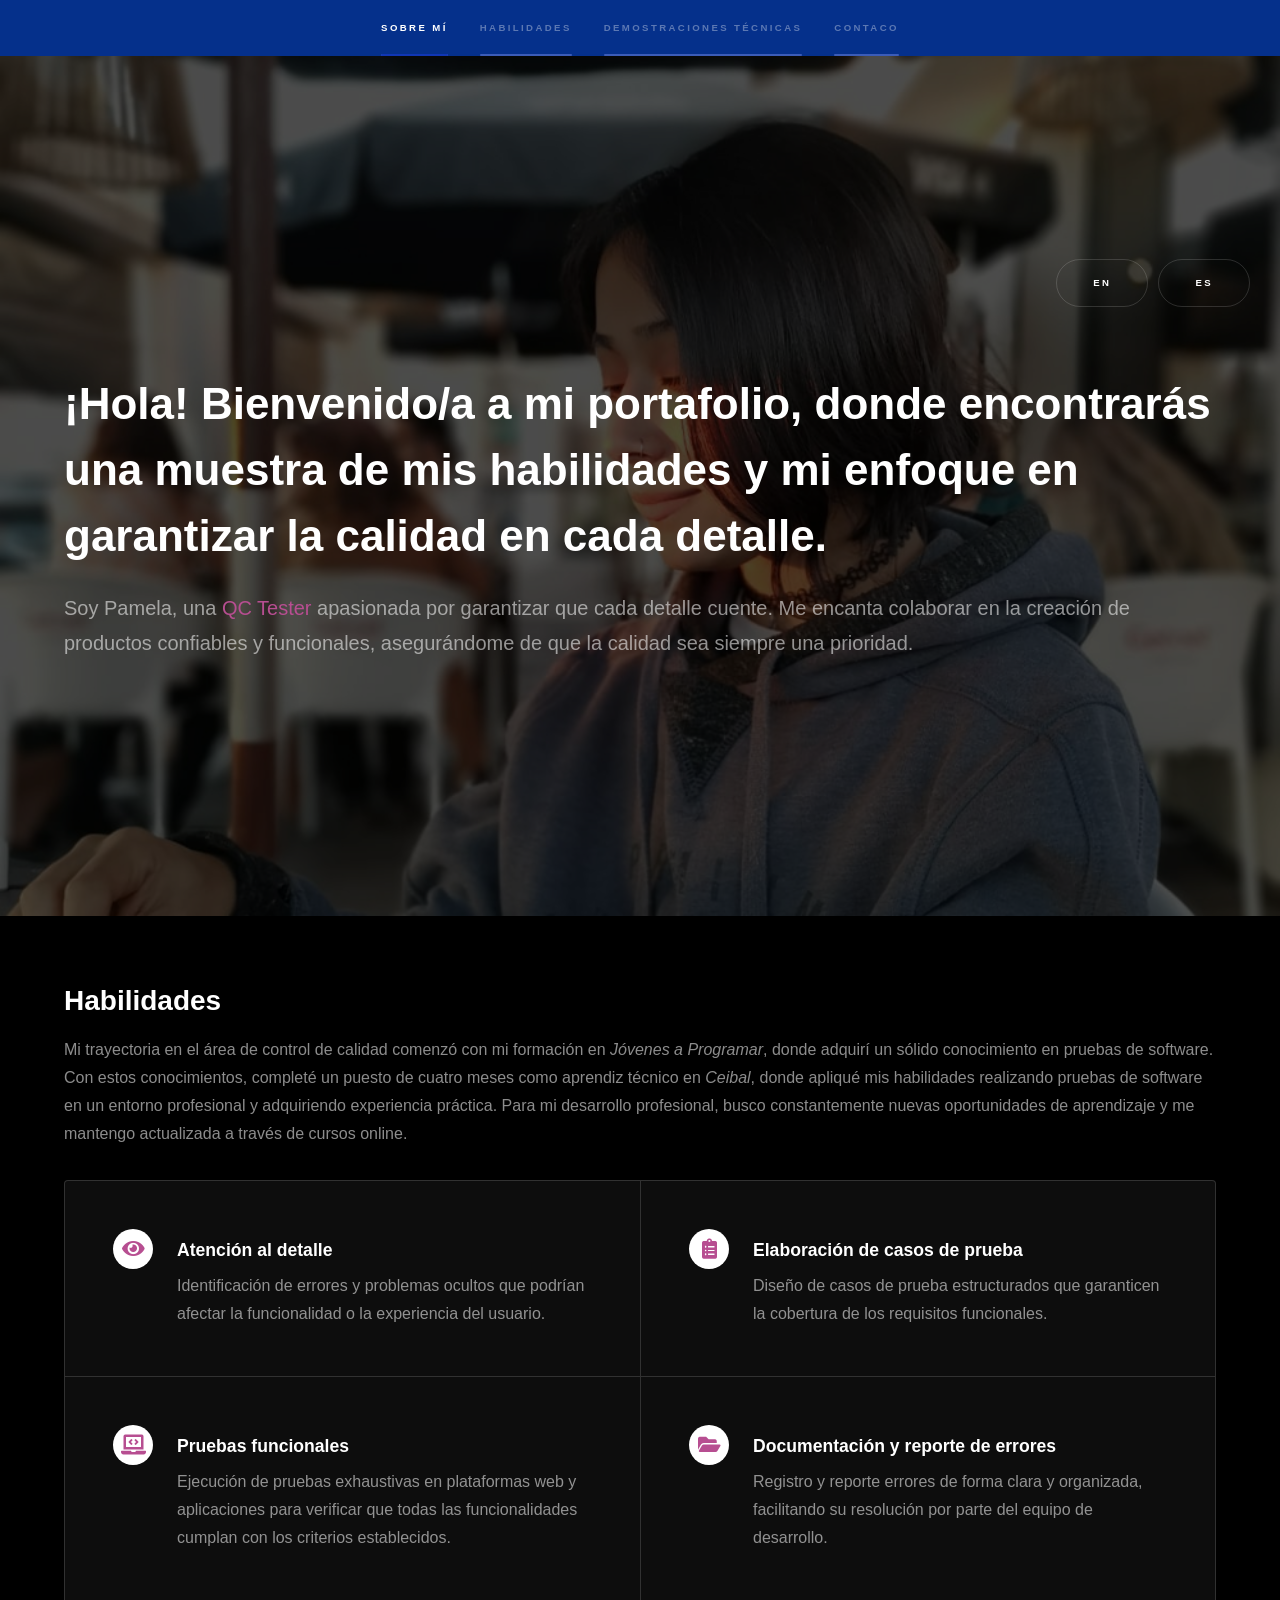
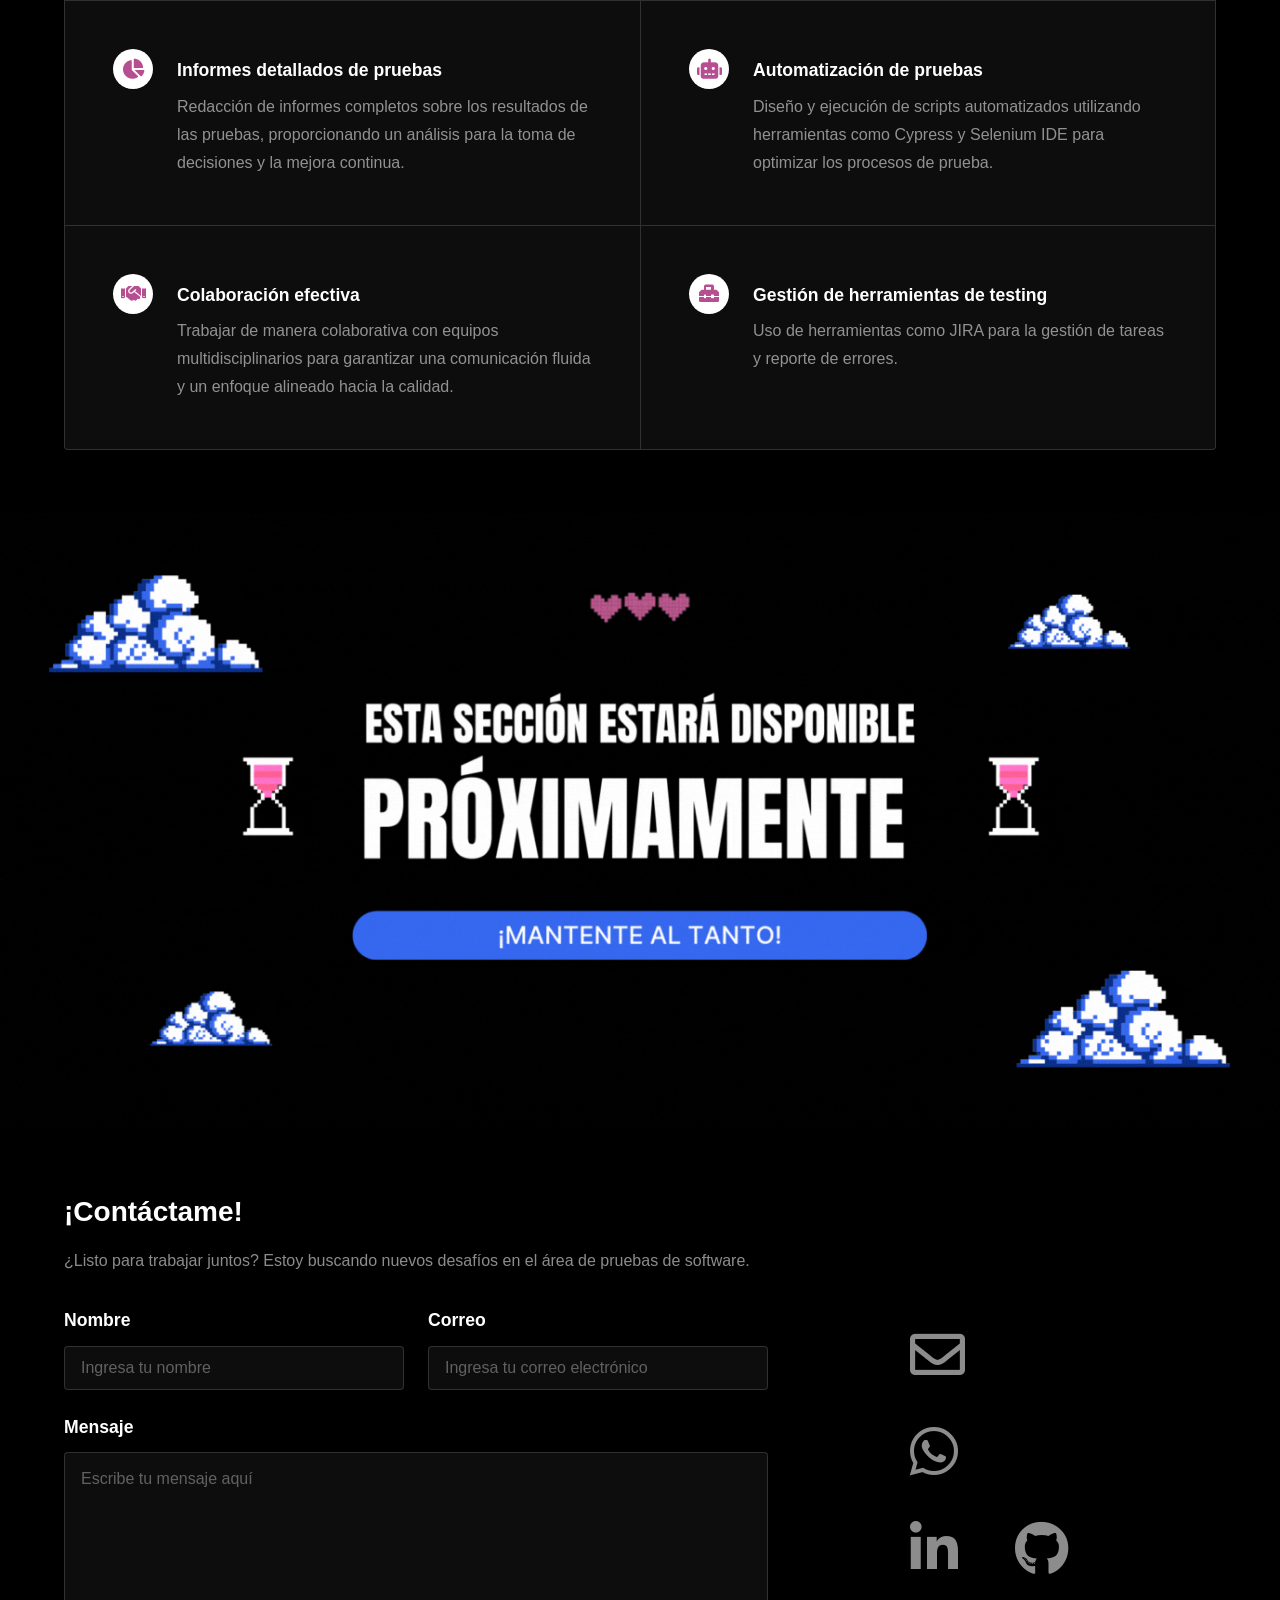
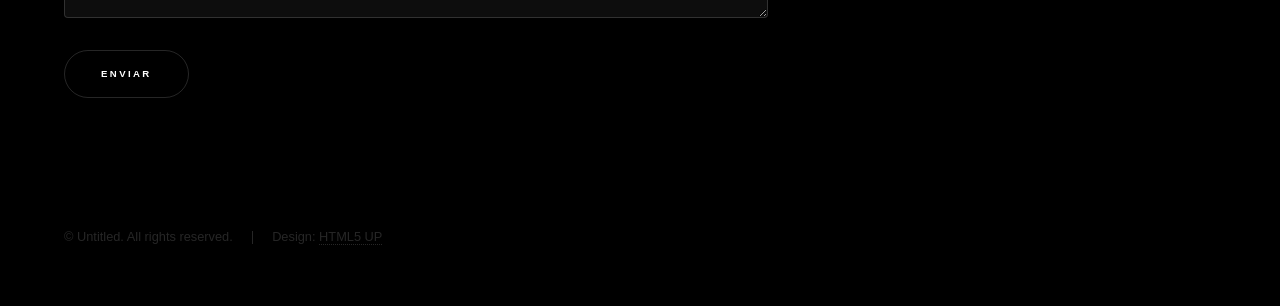
==== index.html @ e488c8b8 "metimos unos placeholder" ====
<!DOCTYPE HTML>
<!--
	Hyperspace by HTML5 UP
	html5up.net | @ajlkn
	Free for personal and commercial use under the CCA 3.0 license (html5up.net/license)
-->
<html>
	<head>
		<title>Portafolio Pamela Portillo</title>
		<meta charset="utf-8" />
		<meta name="viewport" content="width=device-width, initial-scale=1, user-scalable=no" />
		<link rel="stylesheet" href="assets/css/main.css" />
		<noscript><link rel="stylesheet" href="assets/css/noscript.css" /></noscript>
		
	</head>
	<body class="is-preload">

		<!-- Sidebar -->
			<section id="sidebar">
				<div class="inner">
					<nav>
						<ul>
							<li><a href="#intro">Sobre mí</a></li>
							<li><a href="#one">Habilidades</a></li>
							<li><a href="#two">Demostraciones técnicas</a></li>
							<li><a href="#three">Contaco</a></li>
						</ul>
					</nav>
				</div>
			</section>

		<!-- Wrapper -->
			<div id="wrapper">



				<!-- Intro -->
				<section id="intro" class="wrapper style1 fullscreen fade-up">
					<!--cambio de idioma-->
					<div id="selector-idioma">
							<button id="btn-ingles">EN</button>
							<button id="btn-espanol">ES</button>
					</div>
						<div class="inner">
							<h1>¡Hola!
								Bienvenido/a a mi portafolio, donde encontrarás una muestra de mis habilidades y mi enfoque en garantizar la calidad en cada detalle.</h1>
							<p>Soy Pamela, una <span style="color: #b74e91">QC Tester</span> apasionada por garantizar que cada detalle cuente. 
								Me encanta colaborar en la creación de productos confiables y funcionales, asegurándome de que la calidad sea siempre una prioridad.</p>
							<!--<ul class="actions">
								<li><a href="#one" class="button scrolly">botón</a></li>
							</ul>-->
						</div>
				</section>

				<!-- One -->
					<section id="one" class="wrapper style3 fade-up">
						<div class="inner">
							<h2>Habilidades</h2>
							<p>Mi trayectoria en el área de control de calidad comenzó con mi formación en <em>Jóvenes a Programar</em>, donde adquirí un sólido conocimiento en pruebas de software. 
								Con estos conocimientos, completé un puesto de cuatro meses como aprendiz técnico en <em>Ceibal</em>, donde apliqué mis habilidades realizando pruebas de software en un entorno 
								profesional y adquiriendo experiencia práctica. Para mi desarrollo profesional, busco constantemente nuevas oportunidades de aprendizaje y me mantengo actualizada
								 a través de cursos online.</p>
							<div class="features">
								<section>
									<span class="icon solid major fa-eye"></span>
									<h3>Atención al detalle</h3>
									<p>Identificación de errores y problemas ocultos que podrían afectar la funcionalidad o la experiencia del usuario.</p>
								</section>
								<section>
									<span class="icon solid major fa-clipboard-list"></span>
									<h3>Elaboración de casos de prueba</h3>
									<p>Diseño de casos de prueba estructurados que garanticen la cobertura de los requisitos funcionales.</p>
								</section>
								<section>
									<span class="icon solid major fa-laptop-code"></span>
									<h3>Pruebas funcionales</h3>
									<p>Ejecución de pruebas exhaustivas en plataformas web y aplicaciones para verificar que todas las 
										funcionalidades cumplan con los criterios establecidos.</p>
								</section>
								<section>
									<span class="icon solid major fa-folder-open"></span>
									<h3>Documentación y reporte de errores</h3>
									<p>Registro y reporte errores de forma clara y organizada, facilitando su resolución por parte del equipo de desarrollo.</p>
								</section>
								<section>
									<span class="icon solid major fa-chart-pie"></span>
									<h3>Informes detallados de pruebas</h3>
									<p>Redacción de informes completos sobre los resultados de las pruebas, 
										proporcionando un análisis para la toma de decisiones y la mejora continua.</p>
								</section>
								<section>
									<span class="icon solid major fa-robot"></span>
									<h3>Automatización de pruebas</h3>
									<p>Diseño y ejecución de scripts automatizados utilizando herramientas como 
										Cypress y Selenium IDE para optimizar los procesos de prueba.</p>
								</section>
								<section>
									<span class="icon solid major fa-handshake"></span>
									<h3>Colaboración efectiva</h3>
									<p>Trabajar de manera colaborativa con equipos multidisciplinarios 
										para garantizar una comunicación fluida y un enfoque alineado hacia la calidad.</p>
								</section>
								<section>
									<span class="icon solid major fa-toolbox"></span>
									<h3>Gestión de herramientas de testing</h3>
									<p>Uso de herramientas como JIRA para la gestión de tareas y reporte de errores.</p>
								</section>
							</div>
							<!--<ul class="actions">
								<li><a href="generic.html" class="button">Learn more</a></li>
							</ul>-->
						</div>
					</section>

					<section id="two">
						<section>
							<div class="gif-container fit">
								<img src="images/pronto.gif">
							</div>
						</section>
					</section>

				<!-- Two -->
					<!--<section id="two" class="wrapper style2 spotlights">
						<section>
							<a href="#" class="image"><img src="images/pic01.jpg" alt="" data-position="center center" /></a>
							<div class="content">
								<div class="inner">
									<h2>Sed ipsum dolor</h2>
									<p>Phasellus convallis elit id ullamcorper pulvinar. Duis aliquam turpis mauris, eu ultricies erat malesuada quis. Aliquam dapibus.</p>
									<ul class="actions">
										<li><a href="generic.html" class="button" target="_blank">ver más</a></li>
									</ul>
								</div>
							</div>
						</section>
						<section>
							<a href="#" class="image"><img src="images/pic02.jpg" alt="" data-position="top center" /></a>
							<div class="content">
								<div class="inner">
									<h2>Feugiat consequat</h2>
									<p>Phasellus convallis elit id ullamcorper pulvinar. Duis aliquam turpis mauris, eu ultricies erat malesuada quis. Aliquam dapibus.</p>
									<ul class="actions">
										<li><a href="generic.html" class="button" target="_blank">ver más</a></li>
									</ul>
								</div>
							</div>
						</section>
						<section>
							<a href="#" class="image"><img src="images/pic03.jpg" alt="" data-position="25% 25%" /></a>
							<div class="content">
								<div class="inner">
									<h2>Ultricies aliquam</h2>
									<p>Phasellus convallis elit id ullamcorper pulvinar. Duis aliquam turpis mauris, eu ultricies erat malesuada quis. Aliquam dapibus.</p>
									<ul class="actions">
										<li><a href="generic.html" class="button">ver más</a></li>
									</ul>
								</div>
							</div>
						</section>
					</section>-->

				<!-- Three -->
				<section id="three" class="wrapper style1 fade-up">
					<div class="inner">
						<h2>¡Contáctame!</h2>
						<p>¿Listo para trabajar juntos? Estoy buscando nuevos desafíos en el área de pruebas de software.</p>
						<div class="split style1">

							<section>
								<form method="post" action="https://formspree.io/f/mzzzywzg">
									<div class="fields">
										<div class="field half">
											<label for="name">Nombre</label>
											<input type="text" name="name" id="name" placeholder="Ingresa tu nombre">
										</div>
										<div class="field half">
											<label for="email">Correo</label>
											<input type="text" name="email" id="email" placeholder="Ingresa tu correo electrónico">
										</div>
										<div class="field">
											<label for="message">Mensaje</label>
											<textarea name="message" id="message" rows="5" placeholder="Escribe tu mensaje aquí"></textarea>
										</div>
									</div>
									<ul class="actions">
										<li>
											<a href class="button submit">Enviar</a>
										</li>
									</ul>
								</form>
							</section>
							<ul class="icons">  
								<li>
									<a href="mailto:pamelaportillocabrera@gmail.com" class="icon fa-envelope" target="_blank" data-tooltip="¡Puedes escribrirme a mi correo!">
										<span class="label">Gmail</span>
									</a>
								</li>
								<li>
									<a href="https://wa.me/59895789395" class="icon brands fa-whatsapp" target="_blank" data-tooltip="¡O enviarme un mensaje!">
										<span class="label">WhatsApp</span>
									</a>
								</li>
								<li>
									<a href="https://www.linkedin.com/in/pamela-p-7030b0299/" class="icon brands fa-linkedin-in" target="_blank" data-tooltip="">
										<span class="label">LinkedIn</span>
									</a>
								</li>
								<li>
									<a href="https://github.com/pamep" class="icon brands fa-github" target="_blank" data-tooltip="">
										<span class="label">GitHub</span>
									</a>
								</li>
							</ul>
						</div>
					</div>
				</section>
							
			</div>

		<!-- Footer -->
			<footer id="footer" class="wrapper style1-alt">
				<div class="inner">
					<ul class="menu">
						<li>&copy; Untitled. All rights reserved.</li><li>Design: <a href="http://html5up.net">HTML5 UP</a></li>
					</ul>
				</div>
			</footer>

		<!-- Scripts -->
			<script src="assets/js/jquery.min.js"></script>
			<script src="assets/js/jquery.scrollex.min.js"></script>
			<script src="assets/js/jquery.scrolly.min.js"></script>
			<script src="assets/js/browser.min.js"></script>
			<script src="assets/js/breakpoints.min.js"></script>
			<script src="assets/js/util.js"></script>
			<script src="assets/js/main.js"></script>
			<script src="assets/js/botones.js"></script>
			<script src="assets/js/tooltip.js"></script>

	</body>
</html>
---- assets/css/main.css ----
@import url(fontawesome-all.min.css);

/*
	Hyperspace by HTML5 UP
	html5up.net | @ajlkn
	Free for personal and commercial use under the CCA 3.0 license (html5up.net/license)
*/

html, body, div, span, applet, object,
iframe, h1, h2, h3, h4, h5, h6, p, blockquote,
pre, a, abbr, acronym, address, big, cite,
code, del, dfn, em, img, ins, kbd, q, s, samp,
small, strike, strong, sub, sup, tt, var, b,
u, i, center, dl, dt, dd, ol, ul, li, fieldset,
form, label, legend, table, caption, tbody,
tfoot, thead, tr, th, td, article, aside,
canvas, details, embed, figure, figcaption,
footer, header, hgroup, menu, nav, output, ruby,
section, summary, time, mark, audio, video {
	margin: 0;
	padding: 0;
	border: 0;
	font-size: 100%;
	font: inherit;
	vertical-align: baseline;
	}

article, aside, details, figcaption, figure,
footer, header, hgroup, menu, nav, section {
	display: block;}

body {
	line-height: 1;
}

ol, ul {
	list-style: none;
}

blockquote, q {
	quotes: none;
}

	blockquote:before, blockquote:after, q:before, q:after {
		content: '';
		content: none;
	}

table {
	border-collapse: collapse;
	border-spacing: 0;
}

body {
	-webkit-text-size-adjust: none;
}

mark {
	background-color: transparent;
	color: inherit;
}

input::-moz-focus-inner {
	border: 0;
	padding: 0;
}

input, select, textarea {
	-moz-appearance: none;
	-webkit-appearance: none;
	-ms-appearance: none;
	appearance: none;
}

/* Basic */

	@-ms-viewport {
		width: device-width;
	}

	body {
		-ms-overflow-style: scrollbar;
	}

	@media screen and (max-width: 480px) {

		html, body {
			min-width: 320px;
		}

	}

	html {
		box-sizing: border-box;
	}

	*, *:before, *:after {
		box-sizing: inherit;
	}

	body {
		background: #000000;
	}

		body.is-preload *, body.is-preload *:before, body.is-preload *:after {
			-moz-animation: none !important;
			-webkit-animation: none !important;
			-ms-animation: none !important;
			animation: none !important;
			-moz-transition: none !important;
			-webkit-transition: none !important;
			-ms-transition: none !important;
			transition: none !important;
		}

/* Type */

	body, input, select, textarea {
		color: rgba(255, 255, 255, 0.55);
		font-family: Arial, Helvetica, sans-serif;
		font-size: 16.5pt;
		font-weight: normal;
		line-height: 1.75;
	}

		@media screen and (max-width: 1680px) {

			body, input, select, textarea {
				font-size: 13pt;
			}

		}

		@media screen and (max-width: 1280px) {

			body, input, select, textarea {
				font-size: 12pt;
			}

		}

		@media screen and (max-width: 360px) {

			body, input, select, textarea {
				font-size: 11pt;
			}

		}

	a {
		-moz-transition: color 0.2s ease, border-bottom-color 0.2s ease;
		-webkit-transition: color 0.2s ease, border-bottom-color 0.2s ease;
		-ms-transition: color 0.2s ease, border-bottom-color 0.2s ease;
		transition: color 0.2s ease, border-bottom-color 0.2s ease;
		border-bottom: dotted 1px rgba(255, 255, 255, 0.35);
		color: inherit;
		text-decoration: none;
	}

		a:hover {
			border-bottom-color: transparent;
			color: #ffffff;
		}

	strong, b {
		color: #ffffff;
		font-weight: bold;
	}

	em, i {
		font-style: italic;
	}

	p {
		margin: 0 0 2em 0;
	}

	h1, h2, h3, h4, h5, h6 {
		color: #ffffff;
		font-weight: bold;
		line-height: 1.5;
		margin: 0 0 0.5em 0;
	}

		h1 a, h2 a, h3 a, h4 a, h5 a, h6 a {
			color: inherit;
			text-decoration: none;
		}

	h1 {
		font-size: 2.75em;
	}

		h1.major {
			margin: 0 0 1.3em 0;
			position: relative;
			padding-bottom: 0.35em;
		}

			h1.major:after {
				background-image: -moz-linear-gradient(to right, #5e42a6, #b74e91);
				background-image: -webkit-linear-gradient(to right, #5e42a6, #b74e91);
				background-image: -ms-linear-gradient(to right, #5e42a6, #b74e91);
				background-image: linear-gradient(to right, #b74e91, #05308b);
				-moz-transition: max-width 0.2s ease;
				-webkit-transition: max-width 0.2s ease;
				-ms-transition: max-width 0.2s ease;
				transition: max-width 0.2s ease;
				border-radius: 0.2em;
				bottom: 0;
				content: '';
				height: 0.05em;
				position: absolute;
				right: 0;
				width: 100%;
			}

	h2 {
		font-size: 1.75em;
	}

	h3 {
		font-size: 1.1em;
	}

	h4 {
		font-size: 1em;
	}

	h5 {
		font-size: 0.8em;
	}

	h6 {
		font-size: 0.6em;
	}

	@media screen and (max-width: 736px) {

		h1 {
			font-size: 2em;
		}

		h2 {
			font-size: 1.25em;
		}

		h3 {
			font-size: 1em;
		}

		h4 {
			font-size: 0.8em;
		}

		h5 {
			font-size: 0.6em;
		}

		h6 {
			font-size: 0.6em;
		}

	}

	sub {
		font-size: 0.8em;
		position: relative;
		top: 0.5em;
	}

	sup {
		font-size: 0.8em;
		position: relative;
		top: -0.5em;
	}

	blockquote {
		border-left: solid 4px rgba(255, 255, 255, 0.15);
		font-style: italic;
		margin: 0 0 2em 0;
		padding: 0.5em 0 0.5em 2em;
	}

	code {
		background: rgba(255, 255, 255, 0.05);
		border-radius: 0.25em;
		border: solid 1px rgba(255, 255, 255, 0.15);
		font-family: "Courier New", monospace;
		font-size: 0.9em;
		margin: 0 0.25em;
		padding: 0.25em 0.65em;
	}

	pre {
		-webkit-overflow-scrolling: touch;
		font-family: "Courier New", monospace;
		font-size: 0.9em;
		margin: 0 0 2em 0;
	}

		pre code {
			display: block;
			line-height: 1.75em;
			padding: 1em 1.5em;
			overflow-x: auto;
		}

	hr {
		border: 0;
		border-bottom: solid 1px rgba(255, 255, 255, 0.15);
		margin: 2em 0;
	}

		hr.major {
			margin: 3em 0;
		}

	.align-left {
		text-align: left;
	}

	.align-center {
		text-align: center;
	}

	.align-right {
		text-align: right;
	}

/* Row */

	.row {
		display: flex;
		flex-wrap: wrap;
		box-sizing: border-box;
		align-items: stretch;
	}

		.row > * {
			box-sizing: border-box;
		}

		.row.gtr-uniform > * > :last-child {
			margin-bottom: 0;
		}

		.row.aln-left {
			justify-content: flex-start;
		}

		.row.aln-center {
			justify-content: center;
		}

		.row.aln-right {
			justify-content: flex-end;
		}

		.row.aln-top {
			align-items: flex-start;
		}

		.row.aln-middle {
			align-items: center;
		}

		.row.aln-bottom {
			align-items: flex-end;
		}

		.row > .imp {
			order: -1;
		}

		.row > .col-1 {
			width: 8.33333%;
		}

		.row > .off-1 {
			margin-left: 8.33333%;
		}

		.row > .col-2 {
			width: 16.66667%;
		}

		.row > .off-2 {
			margin-left: 16.66667%;
		}

		.row > .col-3 {
			width: 25%;
		}

		.row > .off-3 {
			margin-left: 25%;
		}

		.row > .col-4 {
			width: 33.33333%;
		}

		.row > .off-4 {
			margin-left: 33.33333%;
		}

		.row > .col-5 {
			width: 41.66667%;
		}

		.row > .off-5 {
			margin-left: 41.66667%;
		}

		.row > .col-6 {
			width: 50%;
		}

		.row > .off-6 {
			margin-left: 50%;
		}

		.row > .col-7 {
			width: 58.33333%;
		}

		.row > .off-7 {
			margin-left: 58.33333%;
		}

		.row > .col-8 {
			width: 66.66667%;
		}

		.row > .off-8 {
			margin-left: 66.66667%;
		}

		.row > .col-9 {
			width: 75%;
		}

		.row > .off-9 {
			margin-left: 75%;
		}

		.row > .col-10 {
			width: 83.33333%;
		}

		.row > .off-10 {
			margin-left: 83.33333%;
		}

		.row > .col-11 {
			width: 91.66667%;
		}

		.row > .off-11 {
			margin-left: 91.66667%;
		}

		.row > .col-12 {
			width: 100%;
		}

		.row > .off-12 {
			margin-left: 100%;
		}

		.row.gtr-0 {
			margin-top: 0;
			margin-left: 0em;
		}

			.row.gtr-0 > * {
				padding: 0 0 0 0em;
			}

			.row.gtr-0.gtr-uniform {
				margin-top: 0em;
			}

				.row.gtr-0.gtr-uniform > * {
					padding-top: 0em;
				}

		.row.gtr-25 {
			margin-top: 0;
			margin-left: -0.375em;
		}

			.row.gtr-25 > * {
				padding: 0 0 0 0.375em;
			}

			.row.gtr-25.gtr-uniform {
				margin-top: -0.375em;
			}

				.row.gtr-25.gtr-uniform > * {
					padding-top: 0.375em;
				}

		.row.gtr-50 {
			margin-top: 0;
			margin-left: -0.75em;
		}

			.row.gtr-50 > * {
				padding: 0 0 0 0.75em;
			}

			.row.gtr-50.gtr-uniform {
				margin-top: -0.75em;
			}

				.row.gtr-50.gtr-uniform > * {
					padding-top: 0.75em;
				}

		.row {
			margin-top: 0;
			margin-left: -1.5em;
		}

			.row > * {
				padding: 0 0 0 1.5em;
			}

			.row.gtr-uniform {
				margin-top: -1.5em;
			}

				.row.gtr-uniform > * {
					padding-top: 1.5em;
				}

		.row.gtr-150 {
			margin-top: 0;
			margin-left: -2.25em;
		}

			.row.gtr-150 > * {
				padding: 0 0 0 2.25em;
			}

			.row.gtr-150.gtr-uniform {
				margin-top: -2.25em;
			}

				.row.gtr-150.gtr-uniform > * {
					padding-top: 2.25em;
				}

		.row.gtr-200 {
			margin-top: 0;
			margin-left: -3em;
		}

			.row.gtr-200 > * {
				padding: 0 0 0 3em;
			}

			.row.gtr-200.gtr-uniform {
				margin-top: -3em;
			}

				.row.gtr-200.gtr-uniform > * {
					padding-top: 3em;
				}

		@media screen and (max-width: 1680px) {

			.row {
				display: flex;
				flex-wrap: wrap;
				box-sizing: border-box;
				align-items: stretch;
			}

				.row > * {
					box-sizing: border-box;
				}

				.row.gtr-uniform > * > :last-child {
					margin-bottom: 0;
				}

				.row.aln-left {
					justify-content: flex-start;
				}

				.row.aln-center {
					justify-content: center;
				}

				.row.aln-right {
					justify-content: flex-end;
				}

				.row.aln-top {
					align-items: flex-start;
				}

				.row.aln-middle {
					align-items: center;
				}

				.row.aln-bottom {
					align-items: flex-end;
				}

				.row > .imp-xlarge {
					order: -1;
				}

				.row > .col-1-xlarge {
					width: 8.33333%;
				}

				.row > .off-1-xlarge {
					margin-left: 8.33333%;
				}

				.row > .col-2-xlarge {
					width: 16.66667%;
				}

				.row > .off-2-xlarge {
					margin-left: 16.66667%;
				}

				.row > .col-3-xlarge {
					width: 25%;
				}

				.row > .off-3-xlarge {
					margin-left: 25%;
				}

				.row > .col-4-xlarge {
					width: 33.33333%;
				}

				.row > .off-4-xlarge {
					margin-left: 33.33333%;
				}

				.row > .col-5-xlarge {
					width: 41.66667%;
				}

				.row > .off-5-xlarge {
					margin-left: 41.66667%;
				}

				.row > .col-6-xlarge {
					width: 50%;
				}

				.row > .off-6-xlarge {
					margin-left: 50%;
				}

				.row > .col-7-xlarge {
					width: 58.33333%;
				}

				.row > .off-7-xlarge {
					margin-left: 58.33333%;
				}

				.row > .col-8-xlarge {
					width: 66.66667%;
				}

				.row > .off-8-xlarge {
					margin-left: 66.66667%;
				}

				.row > .col-9-xlarge {
					width: 75%;
				}

				.row > .off-9-xlarge {
					margin-left: 75%;
				}

				.row > .col-10-xlarge {
					width: 83.33333%;
				}

				.row > .off-10-xlarge {
					margin-left: 83.33333%;
				}

				.row > .col-11-xlarge {
					width: 91.66667%;
				}

				.row > .off-11-xlarge {
					margin-left: 91.66667%;
				}

				.row > .col-12-xlarge {
					width: 100%;
				}

				.row > .off-12-xlarge {
					margin-left: 100%;
				}

				.row.gtr-0 {
					margin-top: 0;
					margin-left: 0em;
				}

					.row.gtr-0 > * {
						padding: 0 0 0 0em;
					}

					.row.gtr-0.gtr-uniform {
						margin-top: 0em;
					}

						.row.gtr-0.gtr-uniform > * {
							padding-top: 0em;
						}

				.row.gtr-25 {
					margin-top: 0;
					margin-left: -0.375em;
				}

					.row.gtr-25 > * {
						padding: 0 0 0 0.375em;
					}

					.row.gtr-25.gtr-uniform {
						margin-top: -0.375em;
					}

						.row.gtr-25.gtr-uniform > * {
							padding-top: 0.375em;
						}

				.row.gtr-50 {
					margin-top: 0;
					margin-left: -0.75em;
				}

					.row.gtr-50 > * {
						padding: 0 0 0 0.75em;
					}

					.row.gtr-50.gtr-uniform {
						margin-top: -0.75em;
					}

						.row.gtr-50.gtr-uniform > * {
							padding-top: 0.75em;
						}

				.row {
					margin-top: 0;
					margin-left: -1.5em;
				}

					.row > * {
						padding: 0 0 0 1.5em;
					}

					.row.gtr-uniform {
						margin-top: -1.5em;
					}

						.row.gtr-uniform > * {
							padding-top: 1.5em;
						}

				.row.gtr-150 {
					margin-top: 0;
					margin-left: -2.25em;
				}

					.row.gtr-150 > * {
						padding: 0 0 0 2.25em;
					}

					.row.gtr-150.gtr-uniform {
						margin-top: -2.25em;
					}

						.row.gtr-150.gtr-uniform > * {
							padding-top: 2.25em;
						}

				.row.gtr-200 {
					margin-top: 0;
					margin-left: -3em;
				}

					.row.gtr-200 > * {
						padding: 0 0 0 3em;
					}

					.row.gtr-200.gtr-uniform {
						margin-top: -3em;
					}

						.row.gtr-200.gtr-uniform > * {
							padding-top: 3em;
						}

		}

		@media screen and (max-width: 1280px) {

			.row {
				display: flex;
				flex-wrap: wrap;
				box-sizing: border-box;
				align-items: stretch;
			}

				.row > * {
					box-sizing: border-box;
				}

				.row.gtr-uniform > * > :last-child {
					margin-bottom: 0;
				}

				.row.aln-left {
					justify-content: flex-start;
				}

				.row.aln-center {
					justify-content: center;
				}

				.row.aln-right {
					justify-content: flex-end;
				}

				.row.aln-top {
					align-items: flex-start;
				}

				.row.aln-middle {
					align-items: center;
				}

				.row.aln-bottom {
					align-items: flex-end;
				}

				.row > .imp-large {
					order: -1;
				}

				.row > .col-1-large {
					width: 8.33333%;
				}

				.row > .off-1-large {
					margin-left: 8.33333%;
				}

				.row > .col-2-large {
					width: 16.66667%;
				}

				.row > .off-2-large {
					margin-left: 16.66667%;
				}

				.row > .col-3-large {
					width: 25%;
				}

				.row > .off-3-large {
					margin-left: 25%;
				}

				.row > .col-4-large {
					width: 33.33333%;
				}

				.row > .off-4-large {
					margin-left: 33.33333%;
				}

				.row > .col-5-large {
					width: 41.66667%;
				}

				.row > .off-5-large {
					margin-left: 41.66667%;
				}

				.row > .col-6-large {
					width: 50%;
				}

				.row > .off-6-large {
					margin-left: 50%;
				}

				.row > .col-7-large {
					width: 58.33333%;
				}

				.row > .off-7-large {
					margin-left: 58.33333%;
				}

				.row > .col-8-large {
					width: 66.66667%;
				}

				.row > .off-8-large {
					margin-left: 66.66667%;
				}

				.row > .col-9-large {
					width: 75%;
				}

				.row > .off-9-large {
					margin-left: 75%;
				}

				.row > .col-10-large {
					width: 83.33333%;
				}

				.row > .off-10-large {
					margin-left: 83.33333%;
				}

				.row > .col-11-large {
					width: 91.66667%;
				}

				.row > .off-11-large {
					margin-left: 91.66667%;
				}

				.row > .col-12-large {
					width: 100%;
				}

				.row > .off-12-large {
					margin-left: 100%;
				}

				.row.gtr-0 {
					margin-top: 0;
					margin-left: 0em;
				}

					.row.gtr-0 > * {
						padding: 0 0 0 0em;
					}

					.row.gtr-0.gtr-uniform {
						margin-top: 0em;
					}

						.row.gtr-0.gtr-uniform > * {
							padding-top: 0em;
						}

				.row.gtr-25 {
					margin-top: 0;
					margin-left: -0.375em;
				}

					.row.gtr-25 > * {
						padding: 0 0 0 0.375em;
					}

					.row.gtr-25.gtr-uniform {
						margin-top: -0.375em;
					}

						.row.gtr-25.gtr-uniform > * {
							padding-top: 0.375em;
						}

				.row.gtr-50 {
					margin-top: 0;
					margin-left: -0.75em;
				}

					.row.gtr-50 > * {
						padding: 0 0 0 0.75em;
					}

					.row.gtr-50.gtr-uniform {
						margin-top: -0.75em;
					}

						.row.gtr-50.gtr-uniform > * {
							padding-top: 0.75em;
						}

				.row {
					margin-top: 0;
					margin-left: -1.5em;
				}

					.row > * {
						padding: 0 0 0 1.5em;
					}

					.row.gtr-uniform {
						margin-top: -1.5em;
					}

						.row.gtr-uniform > * {
							padding-top: 1.5em;
						}

				.row.gtr-150 {
					margin-top: 0;
					margin-left: -2.25em;
				}

					.row.gtr-150 > * {
						padding: 0 0 0 2.25em;
					}

					.row.gtr-150.gtr-uniform {
						margin-top: -2.25em;
					}

						.row.gtr-150.gtr-uniform > * {
							padding-top: 2.25em;
						}

				.row.gtr-200 {
					margin-top: 0;
					margin-left: -3em;
				}

					.row.gtr-200 > * {
						padding: 0 0 0 3em;
					}

					.row.gtr-200.gtr-uniform {
						margin-top: -3em;
					}

						.row.gtr-200.gtr-uniform > * {
							padding-top: 3em;
						}

		}

		@media screen and (max-width: 980px) {

			.row {
				display: flex;
				flex-wrap: wrap;
				box-sizing: border-box;
				align-items: stretch;
			}

				.row > * {
					box-sizing: border-box;
				}

				.row.gtr-uniform > * > :last-child {
					margin-bottom: 0;
				}

				.row.aln-left {
					justify-content: flex-start;
				}

				.row.aln-center {
					justify-content: center;
				}

				.row.aln-right {
					justify-content: flex-end;
				}

				.row.aln-top {
					align-items: flex-start;
				}

				.row.aln-middle {
					align-items: center;
				}

				.row.aln-bottom {
					align-items: flex-end;
				}

				.row > .imp-medium {
					order: -1;
				}

				.row > .col-1-medium {
					width: 8.33333%;
				}

				.row > .off-1-medium {
					margin-left: 8.33333%;
				}

				.row > .col-2-medium {
					width: 16.66667%;
				}

				.row > .off-2-medium {
					margin-left: 16.66667%;
				}

				.row > .col-3-medium {
					width: 25%;
				}

				.row > .off-3-medium {
					margin-left: 25%;
				}

				.row > .col-4-medium {
					width: 33.33333%;
				}

				.row > .off-4-medium {
					margin-left: 33.33333%;
				}

				.row > .col-5-medium {
					width: 41.66667%;
				}

				.row > .off-5-medium {
					margin-left: 41.66667%;
				}

				.row > .col-6-medium {
					width: 50%;
				}

				.row > .off-6-medium {
					margin-left: 50%;
				}

				.row > .col-7-medium {
					width: 58.33333%;
				}

				.row > .off-7-medium {
					margin-left: 58.33333%;
				}

				.row > .col-8-medium {
					width: 66.66667%;
				}

				.row > .off-8-medium {
					margin-left: 66.66667%;
				}

				.row > .col-9-medium {
					width: 75%;
				}

				.row > .off-9-medium {
					margin-left: 75%;
				}

				.row > .col-10-medium {
					width: 83.33333%;
				}

				.row > .off-10-medium {
					margin-left: 83.33333%;
				}

				.row > .col-11-medium {
					width: 91.66667%;
				}

				.row > .off-11-medium {
					margin-left: 91.66667%;
				}

				.row > .col-12-medium {
					width: 100%;
				}

				.row > .off-12-medium {
					margin-left: 100%;
				}

				.row.gtr-0 {
					margin-top: 0;
					margin-left: 0em;
				}

					.row.gtr-0 > * {
						padding: 0 0 0 0em;
					}

					.row.gtr-0.gtr-uniform {
						margin-top: 0em;
					}

						.row.gtr-0.gtr-uniform > * {
							padding-top: 0em;
						}

				.row.gtr-25 {
					margin-top: 0;
					margin-left: -0.375em;
				}

					.row.gtr-25 > * {
						padding: 0 0 0 0.375em;
					}

					.row.gtr-25.gtr-uniform {
						margin-top: -0.375em;
					}

						.row.gtr-25.gtr-uniform > * {
							padding-top: 0.375em;
						}

				.row.gtr-50 {
					margin-top: 0;
					margin-left: -0.75em;
				}

					.row.gtr-50 > * {
						padding: 0 0 0 0.75em;
					}

					.row.gtr-50.gtr-uniform {
						margin-top: -0.75em;
					}

						.row.gtr-50.gtr-uniform > * {
							padding-top: 0.75em;
						}

				.row {
					margin-top: 0;
					margin-left: -1.5em;
				}

					.row > * {
						padding: 0 0 0 1.5em;
					}

					.row.gtr-uniform {
						margin-top: -1.5em;
					}

						.row.gtr-uniform > * {
							padding-top: 1.5em;
						}

				.row.gtr-150 {
					margin-top: 0;
					margin-left: -2.25em;
				}

					.row.gtr-150 > * {
						padding: 0 0 0 2.25em;
					}

					.row.gtr-150.gtr-uniform {
						margin-top: -2.25em;
					}

						.row.gtr-150.gtr-uniform > * {
							padding-top: 2.25em;
						}

				.row.gtr-200 {
					margin-top: 0;
					margin-left: -3em;
				}

					.row.gtr-200 > * {
						padding: 0 0 0 3em;
					}

					.row.gtr-200.gtr-uniform {
						margin-top: -3em;
					}

						.row.gtr-200.gtr-uniform > * {
							padding-top: 3em;
						}

		}

		@media screen and (max-width: 736px) {

			.row {
				display: flex;
				flex-wrap: wrap;
				box-sizing: border-box;
				align-items: stretch;
			}

				.row > * {
					box-sizing: border-box;
				}

				.row.gtr-uniform > * > :last-child {
					margin-bottom: 0;
				}

				.row.aln-left {
					justify-content: flex-start;
				}

				.row.aln-center {
					justify-content: center;
				}

				.row.aln-right {
					justify-content: flex-end;
				}

				.row.aln-top {
					align-items: flex-start;
				}

				.row.aln-middle {
					align-items: center;
				}

				.row.aln-bottom {
					align-items: flex-end;
				}

				.row > .imp-small {
					order: -1;
				}

				.row > .col-1-small {
					width: 8.33333%;
				}

				.row > .off-1-small {
					margin-left: 8.33333%;
				}

				.row > .col-2-small {
					width: 16.66667%;
				}

				.row > .off-2-small {
					margin-left: 16.66667%;
				}

				.row > .col-3-small {
					width: 25%;
				}

				.row > .off-3-small {
					margin-left: 25%;
				}

				.row > .col-4-small {
					width: 33.33333%;
				}

				.row > .off-4-small {
					margin-left: 33.33333%;
				}

				.row > .col-5-small {
					width: 41.66667%;
				}

				.row > .off-5-small {
					margin-left: 41.66667%;
				}

				.row > .col-6-small {
					width: 50%;
				}

				.row > .off-6-small {
					margin-left: 50%;
				}

				.row > .col-7-small {
					width: 58.33333%;
				}

				.row > .off-7-small {
					margin-left: 58.33333%;
				}

				.row > .col-8-small {
					width: 66.66667%;
				}

				.row > .off-8-small {
					margin-left: 66.66667%;
				}

				.row > .col-9-small {
					width: 75%;
				}

				.row > .off-9-small {
					margin-left: 75%;
				}

				.row > .col-10-small {
					width: 83.33333%;
				}

				.row > .off-10-small {
					margin-left: 83.33333%;
				}

				.row > .col-11-small {
					width: 91.66667%;
				}

				.row > .off-11-small {
					margin-left: 91.66667%;
				}

				.row > .col-12-small {
					width: 100%;
				}

				.row > .off-12-small {
					margin-left: 100%;
				}

				.row.gtr-0 {
					margin-top: 0;
					margin-left: 0em;
				}

					.row.gtr-0 > * {
						padding: 0 0 0 0em;
					}

					.row.gtr-0.gtr-uniform {
						margin-top: 0em;
					}

						.row.gtr-0.gtr-uniform > * {
							padding-top: 0em;
						}

				.row.gtr-25 {
					margin-top: 0;
					margin-left: -0.375em;
				}

					.row.gtr-25 > * {
						padding: 0 0 0 0.375em;
					}

					.row.gtr-25.gtr-uniform {
						margin-top: -0.375em;
					}

						.row.gtr-25.gtr-uniform > * {
							padding-top: 0.375em;
						}

				.row.gtr-50 {
					margin-top: 0;
					margin-left: -0.75em;
				}

					.row.gtr-50 > * {
						padding: 0 0 0 0.75em;
					}

					.row.gtr-50.gtr-uniform {
						margin-top: -0.75em;
					}

						.row.gtr-50.gtr-uniform > * {
							padding-top: 0.75em;
						}

				.row {
					margin-top: 0;
					margin-left: -1.5em;
				}

					.row > * {
						padding: 0 0 0 1.5em;
					}

					.row.gtr-uniform {
						margin-top: -1.5em;
					}

						.row.gtr-uniform > * {
							padding-top: 1.5em;
						}

				.row.gtr-150 {
					margin-top: 0;
					margin-left: -2.25em;
				}

					.row.gtr-150 > * {
						padding: 0 0 0 2.25em;
					}

					.row.gtr-150.gtr-uniform {
						margin-top: -2.25em;
					}

						.row.gtr-150.gtr-uniform > * {
							padding-top: 2.25em;
						}

				.row.gtr-200 {
					margin-top: 0;
					margin-left: -3em;
				}

					.row.gtr-200 > * {
						padding: 0 0 0 3em;
					}

					.row.gtr-200.gtr-uniform {
						margin-top: -3em;
					}

						.row.gtr-200.gtr-uniform > * {
							padding-top: 3em;
						}

		}

		@media screen and (max-width: 480px) {

			.row {
				display: flex;
				flex-wrap: wrap;
				box-sizing: border-box;
				align-items: stretch;
			}

				.row > * {
					box-sizing: border-box;
				}

				.row.gtr-uniform > * > :last-child {
					margin-bottom: 0;
				}

				.row.aln-left {
					justify-content: flex-start;
				}

				.row.aln-center {
					justify-content: center;
				}

				.row.aln-right {
					justify-content: flex-end;
				}

				.row.aln-top {
					align-items: flex-start;
				}

				.row.aln-middle {
					align-items: center;
				}

				.row.aln-bottom {
					align-items: flex-end;
				}

				.row > .imp-xsmall {
					order: -1;
				}

				.row > .col-1-xsmall {
					width: 8.33333%;
				}

				.row > .off-1-xsmall {
					margin-left: 8.33333%;
				}

				.row > .col-2-xsmall {
					width: 16.66667%;
				}

				.row > .off-2-xsmall {
					margin-left: 16.66667%;
				}

				.row > .col-3-xsmall {
					width: 25%;
				}

				.row > .off-3-xsmall {
					margin-left: 25%;
				}

				.row > .col-4-xsmall {
					width: 33.33333%;
				}

				.row > .off-4-xsmall {
					margin-left: 33.33333%;
				}

				.row > .col-5-xsmall {
					width: 41.66667%;
				}

				.row > .off-5-xsmall {
					margin-left: 41.66667%;
				}

				.row > .col-6-xsmall {
					width: 50%;
				}

				.row > .off-6-xsmall {
					margin-left: 50%;
				}

				.row > .col-7-xsmall {
					width: 58.33333%;
				}

				.row > .off-7-xsmall {
					margin-left: 58.33333%;
				}

				.row > .col-8-xsmall {
					width: 66.66667%;
				}

				.row > .off-8-xsmall {
					margin-left: 66.66667%;
				}

				.row > .col-9-xsmall {
					width: 75%;
				}

				.row > .off-9-xsmall {
					margin-left: 75%;
				}

				.row > .col-10-xsmall {
					width: 83.33333%;
				}

				.row > .off-10-xsmall {
					margin-left: 83.33333%;
				}

				.row > .col-11-xsmall {
					width: 91.66667%;
				}

				.row > .off-11-xsmall {
					margin-left: 91.66667%;
				}

				.row > .col-12-xsmall {
					width: 100%;
				}

				.row > .off-12-xsmall {
					margin-left: 100%;
				}

				.row.gtr-0 {
					margin-top: 0;
					margin-left: 0em;
				}

					.row.gtr-0 > * {
						padding: 0 0 0 0em;
					}

					.row.gtr-0.gtr-uniform {
						margin-top: 0em;
					}

						.row.gtr-0.gtr-uniform > * {
							padding-top: 0em;
						}

				.row.gtr-25 {
					margin-top: 0;
					margin-left: -0.375em;
				}

					.row.gtr-25 > * {
						padding: 0 0 0 0.375em;
					}

					.row.gtr-25.gtr-uniform {
						margin-top: -0.375em;
					}

						.row.gtr-25.gtr-uniform > * {
							padding-top: 0.375em;
						}

				.row.gtr-50 {
					margin-top: 0;
					margin-left: -0.75em;
				}

					.row.gtr-50 > * {
						padding: 0 0 0 0.75em;
					}

					.row.gtr-50.gtr-uniform {
						margin-top: -0.75em;
					}

						.row.gtr-50.gtr-uniform > * {
							padding-top: 0.75em;
						}

				.row {
					margin-top: 0;
					margin-left: -1.5em;
				}

					.row > * {
						padding: 0 0 0 1.5em;
					}

					.row.gtr-uniform {
						margin-top: -1.5em;
					}

						.row.gtr-uniform > * {
							padding-top: 1.5em;
						}

				.row.gtr-150 {
					margin-top: 0;
					margin-left: -2.25em;
				}

					.row.gtr-150 > * {
						padding: 0 0 0 2.25em;
					}

					.row.gtr-150.gtr-uniform {
						margin-top: -2.25em;
					}

						.row.gtr-150.gtr-uniform > * {
							padding-top: 2.25em;
						}

				.row.gtr-200 {
					margin-top: 0;
					margin-left: -3em;
				}

					.row.gtr-200 > * {
						padding: 0 0 0 3em;
					}

					.row.gtr-200.gtr-uniform {
						margin-top: -3em;
					}

						.row.gtr-200.gtr-uniform > * {
							padding-top: 3em;
						}

		}

/* Box */

	.box {
		border-radius: 0.25em;
		border: solid 1px rgba(255, 255, 255, 0.15);
		margin-bottom: 2em;
		padding: 1.5em;
	}

		.box > :last-child,
		.box > :last-child > :last-child,
		.box > :last-child > :last-child > :last-child {
			margin-bottom: 0;
		}

		.box.alt {
			border: 0;
			border-radius: 0;
			padding: 0;
		}

/* Button */

	input[type="submit"],
	input[type="reset"],
	input[type="button"],
	button,
	.button {
		-moz-appearance: none;
		-webkit-appearance: none;
		-ms-appearance: none;
		appearance: none;
		-moz-transition: border-color 0.2s ease;
		-webkit-transition: border-color 0.2s ease;
		-ms-transition: border-color 0.2s ease;
		transition: border-color 0.2s ease;
		background-color: transparent;
		border: solid 1px !important;
		border-color: rgba(255, 255, 255, 0.15) !important;
		border-radius: 3em;
		color: #ffffff !important;
		cursor: pointer;
		display: inline-block;
		font-size: 0.6em;
		font-weight: bold;
		height: calc(4.75em + 2px);
		letter-spacing: 0.25em;
		line-height: 4.75em;
		outline: 0;
		padding: 0 3.75em;
		position: relative;
		text-align: center;
		text-decoration: none;
		text-transform: uppercase;
		white-space: nowrap;
	}

		input[type="submit"]:after,
		input[type="reset"]:after,
		input[type="button"]:after,
		button:after,
		.button:after {
			-moz-transform: scale(0.25);
			-webkit-transform: scale(0.25);
			-ms-transform: scale(0.25);
			transform: scale(0.25);
			pointer-events: none;
			-moz-transition: opacity 0.2s ease, -moz-transform 0.2s ease;
			-webkit-transition: opacity 0.2s ease, -webkit-transform 0.2s ease;
			-ms-transition: opacity 0.2s ease, -ms-transform 0.2s ease;
			transition: opacity 0.2s ease, transform 0.2s ease;
			background: #ffffff;
			border-radius: 3em;
			content: '';
			height: 100%;
			left: 0;
			opacity: 0;
			position: absolute;
			top: 0;
			width: 100%;
		}

		input[type="submit"].icon:before,
		input[type="reset"].icon:before,
		input[type="button"].icon:before,
		button.icon:before,
		.button.icon:before {
			margin-right: 0.75em;
		}

		input[type="submit"].fit,
		input[type="reset"].fit,
		input[type="button"].fit,
		button.fit,
		.button.fit {
			width: 100%;
		}

		input[type="submit"].small,
		input[type="reset"].small,
		input[type="button"].small,
		button.small,
		.button.small {
			font-size: 0.4em;
		}

		input[type="submit"].large,
		input[type="reset"].large,
		input[type="button"].large,
		button.large,
		.button.large {
			font-size: 0.8em;
		}

		input[type="submit"].primary,
		input[type="reset"].primary,
		input[type="button"].primary,
		button.primary,
		.button.primary {
			background-color: #ffffff;
			color: #312450 !important;
		}

			input[type="submit"].primary:after,
			input[type="reset"].primary:after,
			input[type="button"].primary:after,
			button.primary:after,
			.button.primary:after {
				display: none;
			}

		input[type="submit"].disabled, input[type="submit"]:disabled,
		input[type="reset"].disabled,
		input[type="reset"]:disabled,
		input[type="button"].disabled,
		input[type="button"]:disabled,
		button.disabled,
		button:disabled,
		.button.disabled,
		.button:disabled {
			cursor: default;
			opacity: 0.5;
			pointer-events: none;
		}

		input[type="submit"]:hover,
		input[type="reset"]:hover,
		input[type="button"]:hover,
		button:hover,
		.button:hover {
			border-color: rgba(255, 255, 255, 0.55) !important;
		}

			input[type="submit"]:hover:after,
			input[type="reset"]:hover:after,
			input[type="button"]:hover:after,
			button:hover:after,
			.button:hover:after {
				opacity: 0.05;
				-moz-transform: scale(1);
				-webkit-transform: scale(1);
				-ms-transform: scale(1);
				transform: scale(1);
			}

			input[type="submit"]:hover:active,
			input[type="reset"]:hover:active,
			input[type="button"]:hover:active,
			button:hover:active,
			.button:hover:active {
				border-color: #ffffff !important;
			}

				input[type="submit"]:hover:active:after,
				input[type="reset"]:hover:active:after,
				input[type="button"]:hover:active:after,
				button:hover:active:after,
				.button:hover:active:after {
					opacity: 0.1;
				}

/* Features */

	.features {
		display: -moz-flex;
		display: -webkit-flex;
		display: -ms-flex;
		display: flex;
		-moz-flex-wrap: wrap;
		-webkit-flex-wrap: wrap;
		-ms-flex-wrap: wrap;
		flex-wrap: wrap;
		border-radius: 0.25em;
		border: solid 1px rgba(255, 255, 255, 0.15);
		background: rgba(255, 255, 255, 0.05);
		margin: 0 0 2em 0;
	}

		.features section {
			padding: 3.5em 3em 1em 7em ;
			width: 50%;
			border-top: solid 1px rgba(255, 255, 255, 0.15);
			position: relative;
		}

			.features section:nth-child(-n + 2) {
				border-top-width: 0;
			}

			.features section:nth-child(2n) {
				border-left: solid 1px rgba(255, 255, 255, 0.15);
			}

			.features section .icon {
				-moz-transition: opacity 0.5s ease, -moz-transform 0.5s ease;
				-webkit-transition: opacity 0.5s ease, -webkit-transform 0.5s ease;
				-ms-transition: opacity 0.5s ease, -ms-transform 0.5s ease;
				transition: opacity 0.5s ease, transform 0.5s ease;
				-moz-transition-delay: 1s;
				-webkit-transition-delay: 1s;
				-ms-transition-delay: 1s;
				transition-delay: 1s;
				-moz-transform: scale(1);
				-webkit-transform: scale(1);
				-ms-transform: scale(1);
				transform: scale(1);
				position: absolute;
				left: 3em;
				top: 3em;
				opacity: 1;
			}

			.features section:nth-child(1) .icon {
				-moz-transition-delay: 0.15s;
				-webkit-transition-delay: 0.15s;
				-ms-transition-delay: 0.15s;
				transition-delay: 0.15s;
			}

			.features section:nth-child(2) .icon {
				-moz-transition-delay: 0.3s;
				-webkit-transition-delay: 0.3s;
				-ms-transition-delay: 0.3s;
				transition-delay: 0.3s;
			}

			.features section:nth-child(3) .icon {
				-moz-transition-delay: 0.45s;
				-webkit-transition-delay: 0.45s;
				-ms-transition-delay: 0.45s;
				transition-delay: 0.45s;
			}

			.features section:nth-child(4) .icon {
				-moz-transition-delay: 0.6s;
				-webkit-transition-delay: 0.6s;
				-ms-transition-delay: 0.6s;
				transition-delay: 0.6s;
			}

			.features section:nth-child(5) .icon {
				-moz-transition-delay: 0.75s;
				-webkit-transition-delay: 0.75s;
				-ms-transition-delay: 0.75s;
				transition-delay: 0.75s;
			}

			.features section:nth-child(6) .icon {
				-moz-transition-delay: 0.9s;
				-webkit-transition-delay: 0.9s;
				-ms-transition-delay: 0.9s;
				transition-delay: 0.9s;
			}

			.features section:nth-child(7) .icon {
				-moz-transition-delay: 1.05s;
				-webkit-transition-delay: 1.05s;
				-ms-transition-delay: 1.05s;
				transition-delay: 1.05s;
			}

			.features section:nth-child(8) .icon {
				-moz-transition-delay: 1.2s;
				-webkit-transition-delay: 1.2s;
				-ms-transition-delay: 1.2s;
				transition-delay: 1.2s;
			}

			.features section:nth-child(9) .icon {
				-moz-transition-delay: 1.35s;
				-webkit-transition-delay: 1.35s;
				-ms-transition-delay: 1.35s;
				transition-delay: 1.35s;
			}

			.features section:nth-child(10) .icon {
				-moz-transition-delay: 1.5s;
				-webkit-transition-delay: 1.5s;
				-ms-transition-delay: 1.5s;
				transition-delay: 1.5s;
			}

			.features section:nth-child(11) .icon {
				-moz-transition-delay: 1.65s;
				-webkit-transition-delay: 1.65s;
				-ms-transition-delay: 1.65s;
				transition-delay: 1.65s;
			}

			.features section:nth-child(12) .icon {
				-moz-transition-delay: 1.8s;
				-webkit-transition-delay: 1.8s;
				-ms-transition-delay: 1.8s;
				transition-delay: 1.8s;
			}

			.features section:nth-child(13) .icon {
				-moz-transition-delay: 1.95s;
				-webkit-transition-delay: 1.95s;
				-ms-transition-delay: 1.95s;
				transition-delay: 1.95s;
			}

			.features section:nth-child(14) .icon {
				-moz-transition-delay: 2.1s;
				-webkit-transition-delay: 2.1s;
				-ms-transition-delay: 2.1s;
				transition-delay: 2.1s;
			}

			.features section:nth-child(15) .icon {
				-moz-transition-delay: 2.25s;
				-webkit-transition-delay: 2.25s;
				-ms-transition-delay: 2.25s;
				transition-delay: 2.25s;
			}

			.features section:nth-child(16) .icon {
				-moz-transition-delay: 2.4s;
				-webkit-transition-delay: 2.4s;
				-ms-transition-delay: 2.4s;
				transition-delay: 2.4s;
			}

			.features section:nth-child(17) .icon {
				-moz-transition-delay: 2.55s;
				-webkit-transition-delay: 2.55s;
				-ms-transition-delay: 2.55s;
				transition-delay: 2.55s;
			}

			.features section:nth-child(18) .icon {
				-moz-transition-delay: 2.7s;
				-webkit-transition-delay: 2.7s;
				-ms-transition-delay: 2.7s;
				transition-delay: 2.7s;
			}

			.features section:nth-child(19) .icon {
				-moz-transition-delay: 2.85s;
				-webkit-transition-delay: 2.85s;
				-ms-transition-delay: 2.85s;
				transition-delay: 2.85s;
			}

			.features section:nth-child(20) .icon {
				-moz-transition-delay: 3s;
				-webkit-transition-delay: 3s;
				-ms-transition-delay: 3s;
				transition-delay: 3s;
			}

		.features.inactive section .icon {
			-moz-transform: scale(0.5);
			-webkit-transform: scale(0.5);
			-ms-transform: scale(0.5);
			transform: scale(0.5);
			opacity: 0;
		}

		@media screen and (max-width: 980px) {

			.features {
				display: block;
			}

				.features section {
					border-top-width: 1px !important;
					border-left-width: 0 !important;
					width: 100%;
				}

					.features section:first-child {
						border-top-width: 0 !important;
					}

		}

		@media screen and (max-width: 736px) {

			.features section {
				padding: 2.5em 1.5em 0.1em 5.5em ;
			}

				.features section .icon {
					left: 1.5em;
					top: 2em;
				}

		}

		@media screen and (max-width: 480px) {

			.features section {
				padding: 2em 1.5em 0.1em 1.5em ;
			}

				.features section .icon {
					left: 0;
					position: relative;
					top: 0;
				}

		}

/* Form */

	form {
		margin: 0 0 2em 0;
	}

		form > :last-child {
			margin-bottom: 0;
		}

		form > .fields {
			display: -moz-flex;
			display: -webkit-flex;
			display: -ms-flex;
			display: flex;
			-moz-flex-wrap: wrap;
			-webkit-flex-wrap: wrap;
			-ms-flex-wrap: wrap;
			flex-wrap: wrap;
			width: calc(100% + 3em);
			margin: -1.5em 0 2em -1.5em;
		}

			form > .fields > .field {
				-moz-flex-grow: 0;
				-webkit-flex-grow: 0;
				-ms-flex-grow: 0;
				flex-grow: 0;
				-moz-flex-shrink: 0;
				-webkit-flex-shrink: 0;
				-ms-flex-shrink: 0;
				flex-shrink: 0;
				padding: 1.5em 0 0 1.5em;
				width: calc(100% - 1.5em);
			}

				form > .fields > .field.half {
					width: calc(50% - 0.75em);
				}

				form > .fields > .field.third {
					width: calc(100%/3 - 0.5em);
				}

				form > .fields > .field.quarter {
					width: calc(25% - 0.375em);
				}

		@media screen and (max-width: 480px) {

			form > .fields {
				width: calc(100% + 3em);
				margin: -1.5em 0 2em -1.5em;
			}

				form > .fields > .field {
					padding: 1.5em 0 0 1.5em;
					width: calc(100% - 1.5em);
				}

					form > .fields > .field.half {
						width: calc(100% - 1.5em);
					}

					form > .fields > .field.third {
						width: calc(100% - 1.5em);
					}

					form > .fields > .field.quarter {
						width: calc(100% - 1.5em);
					}

		}

	label {
		color: #ffffff;
		font-weight: bold;
		line-height: 1.5;
		margin: 0 0 0.7em 0;
		display: block;
		font-size: 1.1em;
	}

	input[type="text"],
	input[type="password"],
	input[type="email"],
	input[type="tel"],
	select,
	textarea {
		-moz-appearance: none;
		-webkit-appearance: none;
		-ms-appearance: none;
		appearance: none;
		background: rgba(255, 255, 255, 0.05);
		border-radius: 0.25em;
		border: none;
		border: solid 1px rgba(255, 255, 255, 0.15);
		color: inherit;
		display: block;
		outline: 0;
		padding: 0 1em;
		text-decoration: none;
		width: 100%;
	}

		input[type="text"]:invalid,
		input[type="password"]:invalid,
		input[type="email"]:invalid,
		input[type="tel"]:invalid,
		select:invalid,
		textarea:invalid {
			box-shadow: none;
		}

		input[type="text"]:focus,
		input[type="password"]:focus,
		input[type="email"]:focus,
		input[type="tel"]:focus,
		select:focus,
		textarea:focus {
			border-color: #ffffff;
			box-shadow: 0 0 0 1px #ffffff;
		}

		textarea {
			resize: vertical; /* Permitir solo redimensionar verticalmente */
			max-width: 100%; /* Evitar que exceda el ancho del contenedor */
			max-height: 500px; /* Limitar el alto máximo */
			min-height: 100px; /* Asegurar un tamaño inicial adecuado */
			overflow: auto; /* Añadir barras de desplazamiento si es necesario */
		}

	select {
		background-image: url("data:image/svg+xml;charset=utf8,%3Csvg xmlns='http://www.w3.org/2000/svg' width='40' height='40' preserveAspectRatio='none' viewBox='0 0 40 40'%3E%3Cpath d='M9.4,12.3l10.4,10.4l10.4-10.4c0.2-0.2,0.5-0.4,0.9-0.4c0.3,0,0.6,0.1,0.9,0.4l3.3,3.3c0.2,0.2,0.4,0.5,0.4,0.9 c0,0.4-0.1,0.6-0.4,0.9L20.7,31.9c-0.2,0.2-0.5,0.4-0.9,0.4c-0.3,0-0.6-0.1-0.9-0.4L4.3,17.3c-0.2-0.2-0.4-0.5-0.4-0.9 c0-0.4,0.1-0.6,0.4-0.9l3.3-3.3c0.2-0.2,0.5-0.4,0.9-0.4S9.1,12.1,9.4,12.3z' fill='rgba(255, 255, 255, 0.15)' /%3E%3C/svg%3E");
		background-size: 1.25rem;
		background-repeat: no-repeat;
		background-position: calc(100% - 1rem) center;
		height: 2.75em;
		padding-right: 2.75em;
		text-overflow: ellipsis;
	}

		select option {
			color: #ffffff;
			background: #312450;
		}

		select:focus::-ms-value {
			background-color: transparent;
		}

		select::-ms-expand {
			display: none;
		}

	input[type="text"],
	input[type="password"],
	input[type="email"],
	select {
		height: 2.75em;
	}

	textarea {
		padding: 0.75em 1em;
	}

		body.is-ie textarea {
			min-height: 10em;
		}

	input[type="checkbox"],
	input[type="radio"] {
		-moz-appearance: none;
		-webkit-appearance: none;
		-ms-appearance: none;
		appearance: none;
		display: block;
		float: left;
		margin-right: -2em;
		opacity: 0;
		width: 1em;
		z-index: -1;
	}

		input[type="checkbox"] + label,
		input[type="radio"] + label {
			text-decoration: none;
			color: rgba(255, 255, 255, 0.55);
			cursor: pointer;
			display: inline-block;
			font-size: 1em;
			font-weight: normal;
			padding-left: 2.4em;
			padding-right: 0.75em;
			position: relative;
		}

			input[type="checkbox"] + label:before,
			input[type="radio"] + label:before {
				-moz-osx-font-smoothing: grayscale;
				-webkit-font-smoothing: antialiased;
				display: inline-block;
				font-style: normal;
				font-variant: normal;
				text-rendering: auto;
				line-height: 1;
				text-transform: none !important;
				font-family: 'Font Awesome 5 Free';
				font-weight: 900;
			}

			input[type="checkbox"] + label:before,
			input[type="radio"] + label:before {
				background: rgba(255, 255, 255, 0.05);
				border-radius: 0.25em;
				border: solid 1px rgba(255, 255, 255, 0.15);
				content: '';
				display: inline-block;
				font-size: 0.8em;
				height: 2.0625em;
				left: 0;
				line-height: 2.0625em;
				position: absolute;
				text-align: center;
				top: 0;
				width: 2.0625em;
			}

		input[type="checkbox"]:checked + label:before,
		input[type="radio"]:checked + label:before {
			background: #ffffff;
			border-color: #ffffff;
			color: #b74e91;
			content: '\f00c';
		}

		input[type="checkbox"]:focus + label:before,
		input[type="radio"]:focus + label:before {
			border-color: #ffffff;
			box-shadow: 0 0 0 1px #ffffff;
		}

	input[type="checkbox"] + label:before {
		border-radius: 0.25em;
	}

	input[type="radio"] + label:before {
		border-radius: 100%;
	}

	::-webkit-input-placeholder {
		color: rgba(255, 255, 255, 0.35) !important;
		opacity: 1.0;
	}

	:-moz-placeholder {
		color: rgba(255, 255, 255, 0.35) !important;
		opacity: 1.0;
	}

	::-moz-placeholder {
		color: rgba(255, 255, 255, 0.35) !important;
		opacity: 1.0;
	}

	:-ms-input-placeholder {
		color: rgba(255, 255, 255, 0.35) !important;
		opacity: 1.0;
	}

/* Icon */

	.icon {
		text-decoration: none;
		border-bottom: none;
		position: relative;
	}

		.icon:before {
			-moz-osx-font-smoothing: grayscale;
			-webkit-font-smoothing: antialiased;
			display: inline-block;
			font-style: normal;
			font-variant: normal;
			text-rendering: auto;
			line-height: 1;
			text-transform: none !important;
			font-family: 'Font Awesome 5 Free';
			font-weight: 400;
		}

		.icon > .label {
			display: none;
		}

		.icon:before {
			line-height: inherit;
		}

		.icon.solid:before {
			font-weight: 900;
		}

		.icon.brands:before {
			font-family: 'Font Awesome 5 Brands';
		}

		.icon.major {
			width: 2.5em;
			height: 2.5em;
			display: block;
			background: #ffffff;
			border-radius: 100%;
			color: #312450;
			text-align: center;
			line-height: 2.5em;
			margin: 0 0 1.3em 0;
		}

			.icon.major:before {
				font-size: 1.25em;
			}

				.wrapper.style1 .icon.major:before {
					color: #5e42a6;
				}

				.wrapper.style1-alt .icon.major:before {
					color: #493382;
				}

				.wrapper.style2 .icon.major:before {
					color: #5052b5;
				}

				.wrapper.style2-alt .icon.major:before {
					color: #3e4094;
				}

				.wrapper.style3 .icon.major:before {
					color: #b74e91;
				}

				.wrapper.style3-alt .icon.major:before {
					color: #953d75;
				}

/* Image */

	.image {
		border-radius: 0.25em;
		border: 0;
		display: inline-block;
		position: relative;
	}

	.video-container {
			border-radius: 0.25em;
			display: block;
		}

		.image.left, .image.right {
			max-width: 40%;
		}

			.image.left img, .image.right img {
				width: 100%;
			}

		.image.left {
			float: left;
			margin: 0 1.5em 1em 0;
			top: 0.25em;
		}

		.image.right {
			float: right;
			margin: 0 0 1em 1.5em;
			top: 0.25em;
		}

		.image.fit {
			display: block;
			margin: 0 0 2em 0;
			width: 100%;
		}

		.video-container video {
				width: 100%;
			}

		.image.main {
			display: block;
			margin: 0 0 3em 0;
			width: 100%;
		}

			.image.main img {
				width: 100%;
			}
		

/* List */

	ol {
		list-style: decimal;
		margin: 0 0 2em 0;
		padding-left: 1.25em;
	}

		ol li {
			padding-left: 0.25em;
		}

	ul {
		list-style: disc;
		margin: 0 0 2em 0;
		padding-left: 1em;
	}

		ul li {
			padding-left: 0.5em;
		}

		ul.alt {
			list-style: none;
			padding-left: 0;
		}

			ul.alt li {
				border-top: solid 1px rgba(255, 255, 255, 0.15);
				padding: 0.5em 0;
			}

				ul.alt li:first-child {
					border-top: 0;
					padding-top: 0;
				}

	dl {
		margin: 0 0 2em 0;
	}

		dl dt {
			display: block;
			font-weight: bold;
			margin: 0 0 1em 0;
		}

		dl dd {
			margin-left: 2em;
		}

/* Actions */

	ul.actions {
		display: -moz-flex;
		display: -webkit-flex;
		display: -ms-flex;
		display: flex;
		cursor: default;
		list-style: none;
		margin-left: -1em;
		padding-left: 0;
	}

		ul.actions li {
			padding: 0 0 0 1em;
			vertical-align: middle;
		}

		ul.actions.special {
			-moz-justify-content: center;
			-webkit-justify-content: center;
			-ms-justify-content: center;
			justify-content: center;
			width: 100%;
			margin-left: 0;
		}

			ul.actions.special li:first-child {
				padding-left: 0;
			}

		ul.actions.stacked {
			-moz-flex-direction: column;
			-webkit-flex-direction: column;
			-ms-flex-direction: column;
			flex-direction: column;
			margin-left: 0;
		}

			ul.actions.stacked li {
				padding: 1.3em 0 0 0;
			}

				ul.actions.stacked li:first-child {
					padding-top: 0;
				}

		ul.actions.fit {
			width: calc(100% + 1em);
		}

			ul.actions.fit li {
				-moz-flex-grow: 1;
				-webkit-flex-grow: 1;
				-ms-flex-grow: 1;
				flex-grow: 1;
				-moz-flex-shrink: 1;
				-webkit-flex-shrink: 1;
				-ms-flex-shrink: 1;
				flex-shrink: 1;
				width: 100%;
			}

				ul.actions.fit li > * {
					width: 100%;
				}

			ul.actions.fit.stacked {
				width: 100%;
			}

		@media screen and (max-width: 480px) {

			ul.actions:not(.fixed) {
				-moz-flex-direction: column;
				-webkit-flex-direction: column;
				-ms-flex-direction: column;
				flex-direction: column;
				margin-left: 0;
				width: 100% !important;
			}

				ul.actions:not(.fixed) li {
					-moz-flex-grow: 1;
					-webkit-flex-grow: 1;
					-ms-flex-grow: 1;
					flex-grow: 1;
					-moz-flex-shrink: 1;
					-webkit-flex-shrink: 1;
					-ms-flex-shrink: 1;
					flex-shrink: 1;
					padding: 1em 0 0 0;
					text-align: center;
					width: 100%;
				}

					ul.actions:not(.fixed) li > * {
						width: 100%;
					}

					ul.actions:not(.fixed) li:first-child {
						padding-top: 0;
					}

					ul.actions:not(.fixed) li input[type="submit"],
					ul.actions:not(.fixed) li input[type="reset"],
					ul.actions:not(.fixed) li input[type="button"],
					ul.actions:not(.fixed) li button,
					ul.actions:not(.fixed) li .button {
						width: 100%;
					}

						ul.actions:not(.fixed) li input[type="submit"].icon:before,
						ul.actions:not(.fixed) li input[type="reset"].icon:before,
						ul.actions:not(.fixed) li input[type="button"].icon:before,
						ul.actions:not(.fixed) li button.icon:before,
						ul.actions:not(.fixed) li .button.icon:before {
							margin-left: -0.5rem;
						}

		}

/* Contact */

	ul.contact {
		list-style: none;
		padding: 0;
	}

		ul.contact > li {
			padding: 0;
			margin: 1.5em 0 0 0;
		}

			ul.contact > li:first-child {
				margin-top: 0;
			}

/* Icons */

	ul.icons {
		cursor: default;
		list-style: none;
		padding-left: 0;
		font-size: 55px;
	}

		ul.icons li {
			display: inline-block;
			padding: 0 0.75em 0 0;
		}

			ul.icons li:last-child {
				padding-right: 0;
			}

			ul.icons li > a, ul.icons li > span {
				border: 0;
			}

				ul.icons li > a .label, ul.icons li > span .label {
					display: none;
				}

/* Menu */

	ul.menu {
		list-style: none;
		padding: 0;
	}

		ul.menu > li {
			border-left: solid 1px rgba(255, 255, 255, 0.15);
			display: inline-block;
			line-height: 1;
			margin-left: 1.5em;
			padding: 0 0 0 1.5em;
		}

			ul.menu > li:first-child {
				border-left: 0;
				margin: 0;
				padding-left: 0;
			}

		@media screen and (max-width: 480px) {

			ul.menu > li {
				border-left: 0;
				display: block;
				line-height: inherit;
				margin: 0.5em 0 0 0;
				padding-left: 0;
			}

		}

/* Section/Article */

	section.special, article.special {
		text-align: center;
	}

	header p {
		color: rgba(255, 255, 255, 0.35);
		position: relative;
		margin: 0 0 1.5em 0;
	}

	header h2 + p {
		font-size: 1.25em;
		margin-top: -1em;
		line-height: 1.5em;
	}

	header h3 + p {
		font-size: 1.1em;
		margin-top: -0.8em;
		line-height: 1.5em;
	}

	header h4 + p,
	header h5 + p,
	header h6 + p {
		font-size: 0.9em;
		margin-top: -0.6em;
		line-height: 1.5em;
	}

/* Split */

	.split {
		display: -moz-flex;
		display: -webkit-flex;
		display: -ms-flex;
		display: flex;
	}

		.split > * {
			width: calc(50% - 2.5em);
		}

		.split > :nth-child(2n - 1) {
			padding-right: 2.5em;
		}

		.split > :nth-child(2n) {
			padding-left: 2.5em;
		}

		.split.style1 > :nth-child(2n - 1) {
			width: calc(66.66666% - 2.5em);
		}

		.split.style1 > :nth-child(2n) {
			width: calc(33.33333% - 2.5em);
		}

		@media screen and (max-width: 1680px) {

			.split > * {
				width: calc(50% - 2em);
			}

			.split > :nth-child(2n - 1) {
				padding-right: 2em;
			}

			.split > :nth-child(2n) {
				padding-left: 2em;
			}

			.split.style1 > :nth-child(2n - 1) {
				width: calc(66.66666% - 2em);
			}

			.split.style1 > :nth-child(2n) {
				width: calc(33.33333% - 2em);
			}

		}

		@media screen and (max-width: 980px) {

			.split {
				display: block;
			}

				.split > * {
					border-top: solid 1px rgba(255, 255, 255, 0.15);
					margin: 4em 0 0 0;
					padding: 4em 0 0 0;
					width: 100% !important;
				}

				.split > :nth-child(2n - 1) {
					border-right: 0;
					padding-right: 0;
				}

				.split > :nth-child(2n) {
					padding-left: 0;
				}

				.split > :first-child {
					border-top: 0;
					margin-top: 0;
					padding-top: 0;
				}

		}

		@media screen and (max-width: 736px) {

			.split > * {
				margin: 3em 0 0 0;
				padding: 3em 0 0 0;
			}

		}

/* Spotlights */

	.spotlights > section {
		display: -moz-flex;
		display: -webkit-flex;
		display: -ms-flex;
		display: flex;
		-moz-flex-direction: row;
		-webkit-flex-direction: row;
		-ms-flex-direction: row;
		flex-direction: row;
		min-height: 22.5em;
	}

		body.is-ie .spotlights > section {
			min-height: 0;
		}

		.spotlights > section > .image {
			background-position: center center;
			background-size: cover;
			border-radius: 0;
			display: block;
			position: relative;
			width: 25em;
		}

			.spotlights > section > .image img {
				border-radius: 0;
				display: block;
			}

			.spotlights > section > .image:before {
				-moz-transition: opacity 1s ease;
				-webkit-transition: opacity 1s ease;
				-ms-transition: opacity 1s ease;
				transition: opacity 1s ease;
				background: rgba(49, 36, 80, 0.9);
				content: '';
				display: block;
				height: 100%;
				left: 0;
				opacity: 0;
				position: absolute;
				top: 0;
				width: 100%;
			}

		.spotlights > section > .content {
			padding: 4em 5em 2em 5em ;
			display: -moz-flex;
			display: -webkit-flex;
			display: -ms-flex;
			display: flex;
			-moz-flex-direction: column;
			-webkit-flex-direction: column;
			-ms-flex-direction: column;
			flex-direction: column;
			-moz-justify-content: center;
			-webkit-justify-content: center;
			-ms-justify-content: center;
			justify-content: center;
			width: 50em;
			-ms-flex: 1;
			flex: 1;
		}

			.spotlights > section > .content > .inner {
				-moz-transform: translateX(0) translateY(0);
				-webkit-transform: translateX(0) translateY(0);
				-ms-transform: translateX(0) translateY(0);
				transform: translateX(0) translateY(0);
				-moz-transition: opacity 1s ease, -moz-transform 1s ease;
				-webkit-transition: opacity 1s ease, -webkit-transform 1s ease;
				-ms-transition: opacity 1s ease, -ms-transform 1s ease;
				transition: opacity 1s ease, transform 1s ease;
				opacity: 1;
			}

		.spotlights > section:nth-child(2) {
			background-color: rgba(0, 0, 0, 0.05);
		}

		.spotlights > section:nth-child(3) {
			background-color: rgba(0, 0, 0, 0.1);
		}

		.spotlights > section.inactive > .image:before,
		body.is-preload .spotlights > section > .image:before {
			opacity: 1;
		}

		.spotlights > section.inactive > .content > .inner,
		body.is-preload .spotlights > section > .content > .inner {
			-moz-transform: translateX(-1em);
			-webkit-transform: translateX(-1em);
			-ms-transform: translateX(-1em);
			transform: translateX(-1em);
			opacity: 0;
		}

		@media screen and (max-width: 1680px) {

			.spotlights > section > .content {
				padding: 4em 4em 2em 4em ;
			}

		}

		@media screen and (max-width: 980px) {

			.spotlights > section {
				display: block;
			}

				.spotlights > section > .image {
					width: 100%;
					height: 50vh;
				}

				.spotlights > section > .content {
					width: 100%;
				}

				.spotlights > section.inactive > .content > .inner,
				body.is-preload .spotlights > section > .content > .inner {
					-moz-transform: translateY(1em);
					-webkit-transform: translateY(1em);
					-ms-transform: translateY(1em);
					transform: translateY(1em);
				}

		}

		@media screen and (max-width: 736px) {

			.spotlights > section > .image {
				height: 50vh;
				min-height: 15em;
			}

			.spotlights > section > .content {
				padding: 3em 2em 1em 2em ;
			}

		}

/* Table */

	.table-wrapper {
		-webkit-overflow-scrolling: touch;
		overflow-x: auto;
	}

	table {
		margin: 0 0 2em 0;
		width: 100%;
	}

		table tbody tr {
			border: solid 1px rgba(255, 255, 255, 0.15);
			border-left: 0;
			border-right: 0;
		}

			table tbody tr:nth-child(2n + 1) {
				background-color: rgba(255, 255, 255, 0.05);
			}

		table td {
			padding: 0.75em 0.75em;
		}

		table th {
			color: #ffffff;
			font-size: 1em;
			font-weight: bold;
			padding: 0 0.75em 0.75em 0.75em;
			text-align: left;
		}

		table thead {
			border-bottom: solid 2px rgba(255, 255, 255, 0.15);
		}

		table tfoot {
			border-top: solid 2px rgba(255, 255, 255, 0.15);
		}

		table.alt {
			border-collapse: separate;
		}

			table.alt tbody tr td {
				border: solid 1px rgba(255, 255, 255, 0.15);
				border-left-width: 0;
				border-top-width: 0;
			}

				table.alt tbody tr td:first-child {
					border-left-width: 1px;
				}

			table.alt tbody tr:first-child td {
				border-top-width: 1px;
			}

			table.alt thead {
				border-bottom: 0;
			}

			table.alt tfoot {
				border-top: 0;
			}

/* Wrapper */

	.wrapper {
		position: relative;
	}

		.wrapper > .inner {
			padding: 5em 5em 3em 5em ;
			max-width: 100%;
			width: 75em;
		}

			@media screen and (max-width: 1680px) {

				.wrapper > .inner {
					padding: 4em 4em 2em 4em ;
				}

			}

			@media screen and (max-width: 1280px) {

				.wrapper > .inner {
					width: 100%;
				}

			}

			@media screen and (max-width: 736px) {

				.wrapper > .inner {
					padding: 3em 2em 1em 2em ;
				}

			}

		.wrapper.alt {
			background-color: #000000;
		}

		.wrapper.style1 {
			background-color: #000000;
		}

		.wrapper.style1-alt {
			background-color: #000000;
		}

		.wrapper.style2 {
			background-color: #000000;
		}

		.wrapper.style2-alt {
			background-color: #000000;
		}

		.wrapper.style3 {
			background-color: #000000;
		}

		.wrapper.style3-alt {
			background-color: #000000;
		}

		.wrapper.fullscreen {
			display: -moz-flex;
			display: -webkit-flex;
			display: -ms-flex;
			display: flex;
			-moz-flex-direction: column;
			-webkit-flex-direction: column;
			-ms-flex-direction: column;
			flex-direction: column;
			-moz-justify-content: center;
			-webkit-justify-content: center;
			-ms-justify-content: center;
			justify-content: center;
			min-height: 100vh;
		}

			body.is-ie .wrapper.fullscreen {
				height: 100vh;
			}

			@media screen and (max-width: 1280px) {

				.wrapper.fullscreen {
					min-height: calc(100vh - 2.5em);
				}

					body.is-ie .wrapper.fullscreen {
						height: calc(100vh - 2.5em);
					}

			}

			@media screen and (max-width: 736px) {

				.wrapper.fullscreen {
					padding: 2em 0;
					min-height: 0;
				}

					body.is-ie .wrapper.fullscreen {
						height: auto;
					}

			}

		.wrapper.fade-up > .inner {
			-moz-transform: translateY(0);
			-webkit-transform: translateY(0);
			-ms-transform: translateY(0);
			transform: translateY(0);
			-moz-transition: opacity 1s ease, -moz-transform 1s ease;
			-webkit-transition: opacity 1s ease, -webkit-transform 1s ease;
			-ms-transition: opacity 1s ease, -ms-transform 1s ease;
			transition: opacity 1s ease, transform 1s ease;
			opacity: 1.0;
		}

		.wrapper.fade-up.inactive > .inner,
		body.is-preload .wrapper.fade-up > .inner {
			opacity: 0;
			-moz-transform: translateY(1em);
			-webkit-transform: translateY(1em);
			-ms-transform: translateY(1em);
			transform: translateY(1em);
		}

		.wrapper.fade-down > .inner {
			-moz-transform: translateY(0);
			-webkit-transform: translateY(0);
			-ms-transform: translateY(0);
			transform: translateY(0);
			-moz-transition: opacity 1s ease, -moz-transform 1s ease;
			-webkit-transition: opacity 1s ease, -webkit-transform 1s ease;
			-ms-transition: opacity 1s ease, -ms-transform 1s ease;
			transition: opacity 1s ease, transform 1s ease;
			opacity: 1.0;
		}

		.wrapper.fade-down.inactive > .inner,
		body.is-preload .wrapper.fade-down > .inner {
			opacity: 0;
			-moz-transform: translateY(-1em);
			-webkit-transform: translateY(-1em);
			-ms-transform: translateY(-1em);
			transform: translateY(-1em);
		}

		.wrapper.fade > .inner {
			-moz-transition: opacity 1s ease;
			-webkit-transition: opacity 1s ease;
			-ms-transition: opacity 1s ease;
			transition: opacity 1s ease;
			opacity: 1.0;
		}

		.wrapper.fade.inactive > .inner,
		body.is-preload .wrapper.fade > .inner {
			opacity: 0;
		}

/* Header */

	#header {
		display: -moz-flex;
		display: -webkit-flex;
		display: -ms-flex;
		display: flex;
		background-color: #425da6;
		cursor: default;
		padding: 1.75em 2em;
	}

		#header > .title {
			border: 0;
			color: #ffffff;
			display: block;
			font-size: 1.25em;
			font-weight: bold;
		}

		#header > nav {
			-moz-flex: 1;
			-webkit-flex: 1;
			-ms-flex: 1;
			flex: 1;
			text-align: right;
		}

			#header > nav > ul {
				margin: 0;
				padding: 0;
			}

				#header > nav > ul > li {
					display: inline-block;
					margin-left: 1.75em;
					padding: 0;
					vertical-align: middle;
				}

					#header > nav > ul > li:first-child {
						margin-left: 0;
					}

					#header > nav > ul > li a {
						border: 0;
						color: rgba(255, 255, 255, 0.35);
						display: inline-block;
						font-size: 0.6em;
						font-weight: bold;
						letter-spacing: 0.25em;
						text-transform: uppercase;
					}

						#header > nav > ul > li a:hover {
							color: rgba(255, 255, 255, 0.55);
						}

						#header > nav > ul > li a.active {
							color: #ffffff;
						}

		@media screen and (max-width: 736px) {

			#header {
				padding: 1em 2em;
			}

		}

		@media screen and (max-width: 480px) {

			#header {
				display: block;
				padding: 0 2em;
				text-align: left;
			}

				#header .title {
					font-size: 1.25em;
					padding: 1em 0;
				}

				#header > nav {
					border-top: solid 1px rgba(255, 255, 255, 0.15);
					text-align: inherit;
				}

					#header > nav > ul > li {
						margin-left: 1.5em;
					}

						#header > nav > ul > li a {
							height: 6em;
							line-height: 6em;
						}

		}

/* Wrapper (main) */

	#sidebar + #wrapper {
		margin-left: 18em;
	}

		@media screen and (max-width: 1280px) {

			#sidebar + #wrapper {
				margin-left: 0;
				padding-top: 3.5em;
			}

		}

		@media screen and (max-width: 736px) {

			#sidebar + #wrapper {
				padding-top: 0;
			}

		}

	#header + #wrapper > .wrapper > .inner {
		margin: 0 auto;
	}

/* Footer */

	#sidebar + #wrapper + #footer {
		margin-left: 18em;
	}

		@media screen and (max-width: 1280px) {

			#sidebar + #wrapper + #footer {
				margin-left: 0;
			}

		}

	#footer > .inner a {
		border-bottom-color: rgba(255, 255, 255, 0.15);
	}

		#footer > .inner a:hover {
			border-bottom-color: transparent;
		}

	#footer > .inner .menu {
		font-size: 0.8em;
		color: rgba(255, 255, 255, 0.15);
	}

	#header + #wrapper + #footer > .inner {
		margin: 0 auto;
	}

/* Sidebar */

	#sidebar {
		padding: 2.5em 2.5em 0.5em 2.5em;
		background: #05308b;
		cursor: default;
		height: 100vh;
		left: 0;
		overflow-x: hidden;
		overflow-y: auto;
		position: fixed;
		text-align: right;
		top: 0;
		width: 18em;
		z-index: 10000;
	}

		#sidebar > .inner {
			display: -moz-flex;
			display: -webkit-flex;
			display: -ms-flex;
			display: flex;
			-moz-flex-direction: column;
			-webkit-flex-direction: column;
			-ms-flex-direction: column;
			flex-direction: column;
			-moz-justify-content: center;
			-webkit-justify-content: center;
			-ms-justify-content: center;
			justify-content: center;
			-moz-transform: translateY(0);
			-webkit-transform: translateY(0);
			-ms-transform: translateY(0);
			transform: translateY(0);
			-moz-transition: opacity 1s ease;
			-webkit-transition: opacity 1s ease;
			-ms-transition: opacity 1s ease;
			transition: opacity 1s ease;
			min-height: 100%;
			opacity: 1;
			width: 100%;
		}

			body.is-ie #sidebar > .inner {
				height: 100%;
			}

		#sidebar nav > ul {
			list-style: none;
			padding: 0;
		}

			#sidebar nav > ul > li {
				-moz-transform: translateY(0);
				-webkit-transform: translateY(0);
				-ms-transform: translateY(0);
				transform: translateY(0);
				-moz-transition: opacity 0.15s ease, -moz-transform 0.75s ease;
				-webkit-transition: opacity 0.15s ease, -webkit-transform 0.75s ease;
				-ms-transition: opacity 0.15s ease, -ms-transform 0.75s ease;
				transition: opacity 0.15s ease, transform 0.75s ease;
				margin: 1.5em 0 0 0;
				opacity: 1;
				padding: 0;
				position: relative;
			}

				#sidebar nav > ul > li:first-child {
					margin: 0;
				}

				#sidebar nav > ul > li:nth-child(1) {
					-moz-transition-delay: 0.45s;
					-webkit-transition-delay: 0.45s;
					-ms-transition-delay: 0.45s;
					transition-delay: 0.45s;
				}

				#sidebar nav > ul > li:nth-child(2) {
					-moz-transition-delay: 0.65s;
					-webkit-transition-delay: 0.65s;
					-ms-transition-delay: 0.65s;
					transition-delay: 0.65s;
				}

				#sidebar nav > ul > li:nth-child(3) {
					-moz-transition-delay: 0.85s;
					-webkit-transition-delay: 0.85s;
					-ms-transition-delay: 0.85s;
					transition-delay: 0.85s;
				}

				#sidebar nav > ul > li:nth-child(4) {
					-moz-transition-delay: 1.05s;
					-webkit-transition-delay: 1.05s;
					-ms-transition-delay: 1.05s;
					transition-delay: 1.05s;
				}

				#sidebar nav > ul > li:nth-child(5) {
					-moz-transition-delay: 1.25s;
					-webkit-transition-delay: 1.25s;
					-ms-transition-delay: 1.25s;
					transition-delay: 1.25s;
				}

				#sidebar nav > ul > li:nth-child(6) {
					-moz-transition-delay: 1.45s;
					-webkit-transition-delay: 1.45s;
					-ms-transition-delay: 1.45s;
					transition-delay: 1.45s;
				}

				#sidebar nav > ul > li:nth-child(7) {
					-moz-transition-delay: 1.65s;
					-webkit-transition-delay: 1.65s;
					-ms-transition-delay: 1.65s;
					transition-delay: 1.65s;
				}

				#sidebar nav > ul > li:nth-child(8) {
					-moz-transition-delay: 1.85s;
					-webkit-transition-delay: 1.85s;
					-ms-transition-delay: 1.85s;
					transition-delay: 1.85s;
				}

				#sidebar nav > ul > li:nth-child(9) {
					-moz-transition-delay: 2.05s;
					-webkit-transition-delay: 2.05s;
					-ms-transition-delay: 2.05s;
					transition-delay: 2.05s;
				}

				#sidebar nav > ul > li:nth-child(10) {
					-moz-transition-delay: 2.25s;
					-webkit-transition-delay: 2.25s;
					-ms-transition-delay: 2.25s;
					transition-delay: 2.25s;
				}

				#sidebar nav > ul > li:nth-child(11) {
					-moz-transition-delay: 2.45s;
					-webkit-transition-delay: 2.45s;
					-ms-transition-delay: 2.45s;
					transition-delay: 2.45s;
				}

				#sidebar nav > ul > li:nth-child(12) {
					-moz-transition-delay: 2.65s;
					-webkit-transition-delay: 2.65s;
					-ms-transition-delay: 2.65s;
					transition-delay: 2.65s;
				}

				#sidebar nav > ul > li:nth-child(13) {
					-moz-transition-delay: 2.85s;
					-webkit-transition-delay: 2.85s;
					-ms-transition-delay: 2.85s;
					transition-delay: 2.85s;
				}

				#sidebar nav > ul > li:nth-child(14) {
					-moz-transition-delay: 3.05s;
					-webkit-transition-delay: 3.05s;
					-ms-transition-delay: 3.05s;
					transition-delay: 3.05s;
				}

				#sidebar nav > ul > li:nth-child(15) {
					-moz-transition-delay: 3.25s;
					-webkit-transition-delay: 3.25s;
					-ms-transition-delay: 3.25s;
					transition-delay: 3.25s;
				}

				#sidebar nav > ul > li:nth-child(16) {
					-moz-transition-delay: 3.45s;
					-webkit-transition-delay: 3.45s;
					-ms-transition-delay: 3.45s;
					transition-delay: 3.45s;
				}

				#sidebar nav > ul > li:nth-child(17) {
					-moz-transition-delay: 3.65s;
					-webkit-transition-delay: 3.65s;
					-ms-transition-delay: 3.65s;
					transition-delay: 3.65s;
				}

				#sidebar nav > ul > li:nth-child(18) {
					-moz-transition-delay: 3.85s;
					-webkit-transition-delay: 3.85s;
					-ms-transition-delay: 3.85s;
					transition-delay: 3.85s;
				}

				#sidebar nav > ul > li:nth-child(19) {
					-moz-transition-delay: 4.05s;
					-webkit-transition-delay: 4.05s;
					-ms-transition-delay: 4.05s;
					transition-delay: 4.05s;
				}

				#sidebar nav > ul > li:nth-child(20) {
					-moz-transition-delay: 4.25s;
					-webkit-transition-delay: 4.25s;
					-ms-transition-delay: 4.25s;
					transition-delay: 4.25s;
				}

		#sidebar nav a {
			-moz-transition: color 0.2s ease;
			-webkit-transition: color 0.2s ease;
			-ms-transition: color 0.2s ease;
			transition: color 0.2s ease;
			border: 0;
			color: rgba(255, 255, 255, 0.35);
			display: block;
			font-size: 0.6em;
			font-weight: bold;
			letter-spacing: 0.25em;
			line-height: 1.75;
			outline: 0;
			padding: 1.35em 0;
			position: relative;
			text-decoration: none;
			text-transform: uppercase;
		}

			#sidebar nav a:before, #sidebar nav a:after {
				border-radius: 0.2em;
				bottom: 0;
				content: '';
				height: 0.2em;
				position: absolute;
				right: 0;
				width: 100%;
			}

			#sidebar nav a:before {
				background: hsla(226, 58%, 59%, 0.635);
			}

			#sidebar nav a:after {
				background-image: -moz-linear-gradient(to right, #b74e91, #3668f0);
				background-image: -webkit-linear-gradient(to right, #b74e91, #3668f0);
				background-image: -ms-linear-gradient(to right, #b74e91, #3668f0);
				background-image: linear-gradient(to right, #b74e91, #3668f0);
				-moz-transition: max-width 0.2s ease;
				-webkit-transition: max-width 0.2s ease;
				-ms-transition: max-width 0.2s ease;
				transition: max-width 0.2s ease;
				max-width: 0;
			}

			#sidebar nav a:hover {
				color: rgba(255, 255, 255, 0.55);
			}

			#sidebar nav a.active {
				color: #ffffff;
			}

				#sidebar nav a.active:after {
					max-width: 100%;
				}

		body.is-preload #sidebar > .inner {
			opacity: 0;
		}

		body.is-preload #sidebar nav ul li {
			-moz-transform: translateY(2em);
			-webkit-transform: translateY(2em);
			-ms-transform: translateY(2em);
			transform: translateY(2em);
			opacity: 0;
		}

		@media screen and (max-width: 1280px) {

			#sidebar {
				height: 3.5em;
				left: 0;
				line-height: 3.5em;
				overflow: hidden;
				padding: 0;
				text-align: center;
				top: 0;
				width: 100%;
			}

				#sidebar > .inner {
					-moz-flex-direction: row;
					-webkit-flex-direction: row;
					-ms-flex-direction: row;
					flex-direction: row;
					-moz-align-items: -moz-stretch;
					-webkit-align-items: -webkit-stretch;
					-ms-align-items: -ms-stretch;
					align-items: stretch;
					height: inherit;
					line-height: inherit;
				}

				#sidebar nav {
					height: inherit;
					line-height: inherit;
				}

					#sidebar nav ul {
						display: -moz-flex;
						display: -webkit-flex;
						display: -ms-flex;
						display: flex;
						height: inherit;
						line-height: inherit;
						margin: 0;
					}

						#sidebar nav ul li {
							display: block;
							height: inherit;
							line-height: inherit;
							margin: 0 0 0 2em;
							padding: 0;
						}

					#sidebar nav a {
						height: inherit;
						line-height: inherit;
						padding: 0;
					}

						#sidebar nav a:after {
							background-image: none;
							background-color: #1036b4;
						}

		}

		@media screen and (max-width: 736px) {

			#sidebar {
				display: none;
			}

		}

/* Intro */

	#intro {
		background-attachment: fixed;
		background-image: url("images/intro1.jpg");
		background-position: top right;
		background-repeat: no-repeat;
		background-size: 100% 100%;
	}

	#intro::before {
		content: "";
		position: absolute;
		top: 0;
		left: 0;
		width: 100%;
		height: 100%;
		background-color: rgba(0, 0, 0, 0.7); /* Ajusta el valor alpha (0.5) para cambiar el nivel de oscurecimiento */	
	}

		#intro p {
			font-size: 1.25em;
		}

			@media screen and (max-width: 980px) {

				#intro p br {
					display: none;
				}

			}

			@media screen and (max-width: 736px) {

				#intro p {
					font-size: 1em;
				}

			}

		@media screen and (max-width: 1280px) {

			#intro {
				background-attachment: scroll;
			}

		}

		/* General Styles */




.tooltip {
	position: absolute;
	background-color: #333;
	color: white;
	padding: 5px 10px;
	border-radius: 5px;
	font-size: 12px;
	visibility: hidden; /* Inicialmente oculto */
	transition: visibility 0.2s ease;
	z-index: 1000;
	transition: visibility 0.2s ease;
 }
		  

.gif-container img {
    width: 100%;
    height: auto;
    display: block;
    object-fit: cover; /* Asegura que se ajuste bien al contenedor */
}

/* Media Queries para Responsividad */                                                                                                 
@media (max-width: 768px) {
    .gif-container {
        max-width: 90%; /* Reducir el tamaño del contenedor en pantallas más pequeñas */
    }
}

@media (max-width: 480px) {
    .gif-container {
        max-width: 100%; /* Ocupa el 100% del ancho en móviles */
    }
}


/* Estilos para el contenedor de los botones */
#selector-idioma {
    display: flex;
    flex-direction: row; /* Los botones estarán en línea horizontal */
    justify-content: flex-end; /* Alinea los botones a la derecha */
    align-items: center; /* Centra verticalmente los botones */
    margin-top: 20px; /* Ajusta el margen superior según tu preferencia */
    margin-right: 20px; /* Ajusta el margen derecho según tu preferencia */
}

#selector-idioma button{
	margin-right: 10px;
}
---- assets/css/noscript.css ----
/*
	Hyperspace by HTML5 UP
	html5up.net | @ajlkn
	Free for personal and commercial use under the CCA 3.0 license (html5up.net/license)
*/

/* Spotlights */

	.spotlights > section > .image:before {
		opacity: 0 !important;
	}

	.spotlights > section > .content > .inner {
		-moz-transform: none !important;
		-webkit-transform: none !important;
		-ms-transform: none !important;
		transform: none !important;
		opacity: 1 !important;
	}

/* Wrapper */

	.wrapper > .inner {
		opacity: 1 !important;
		-moz-transform: none !important;
		-webkit-transform: none !important;
		-ms-transform: none !important;
		transform: none !important;
	}

/* Sidebar */

	#sidebar > .inner {
		opacity: 1 !important;
	}

	#sidebar nav > ul > li {
		-moz-transform: none !important;
		-webkit-transform: none !important;
		-ms-transform: none !important;
		transform: none !important;
		opacity: 1 !important;
	}
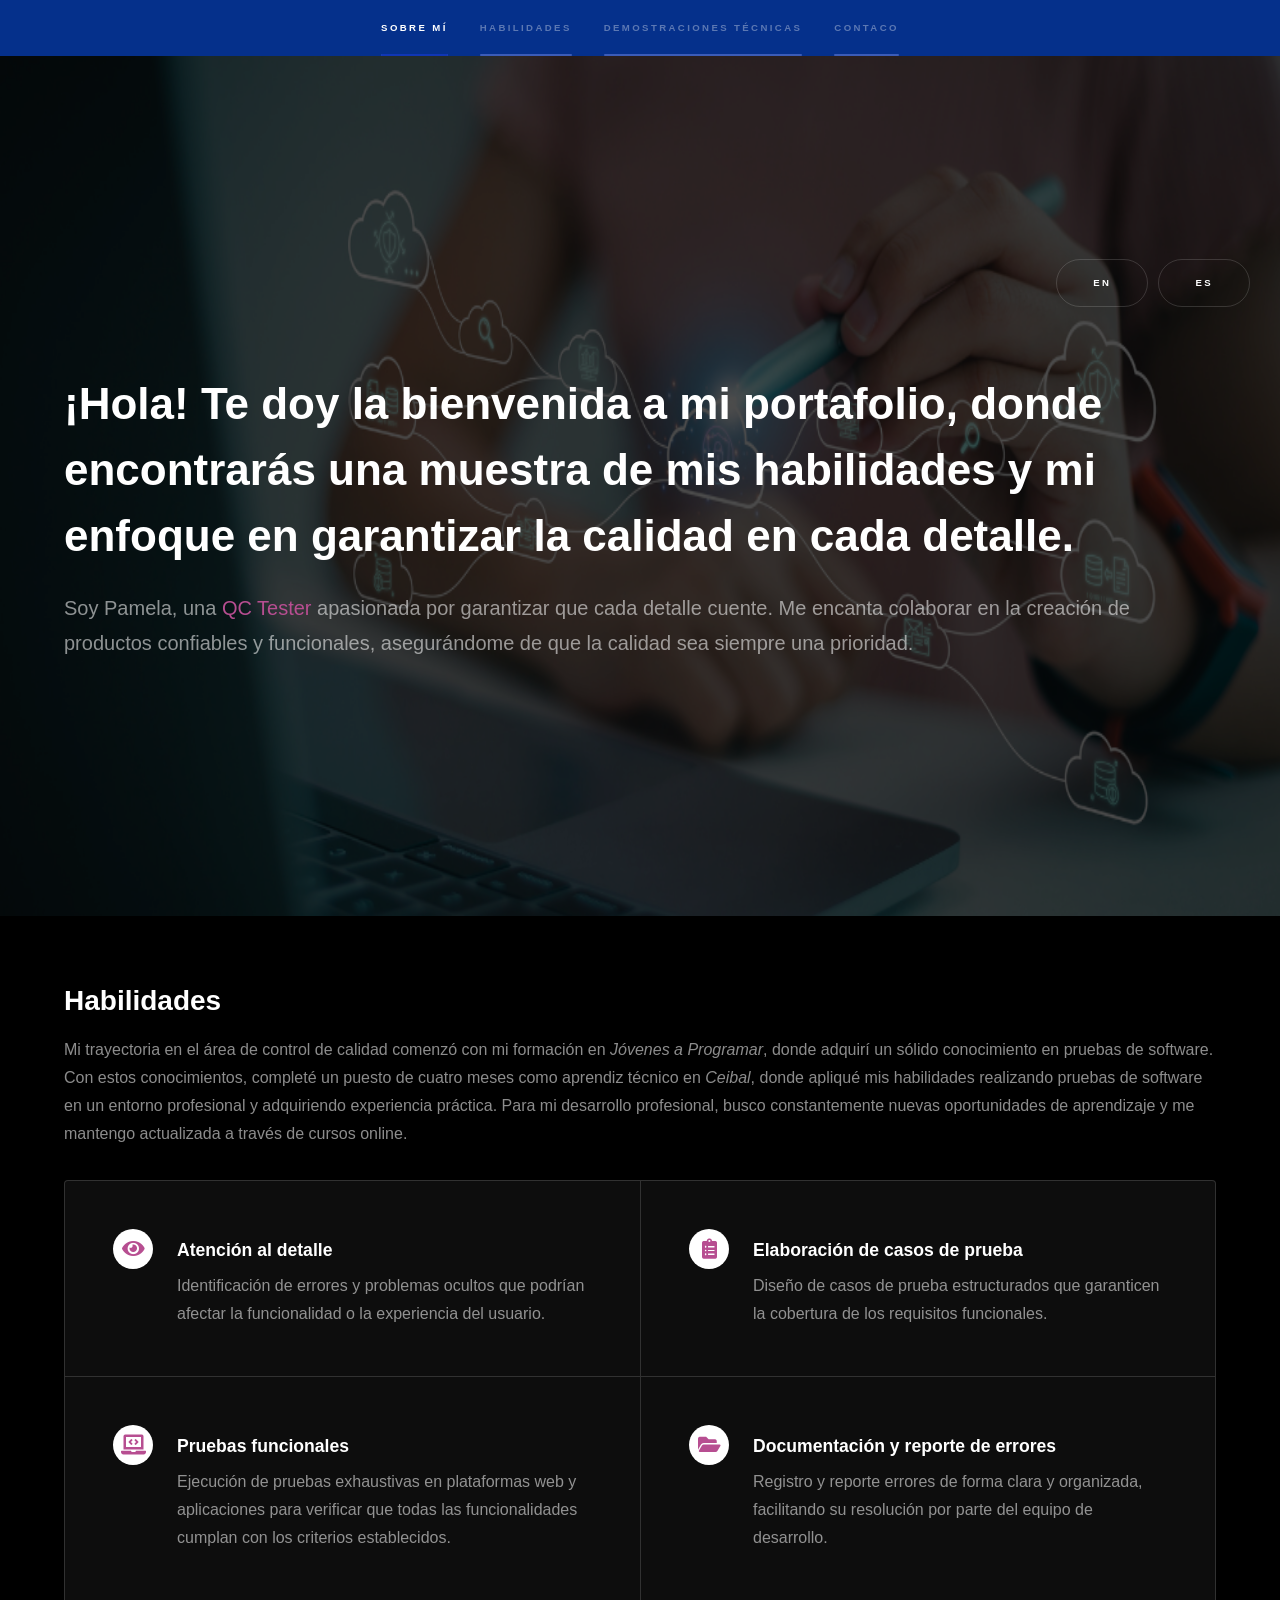
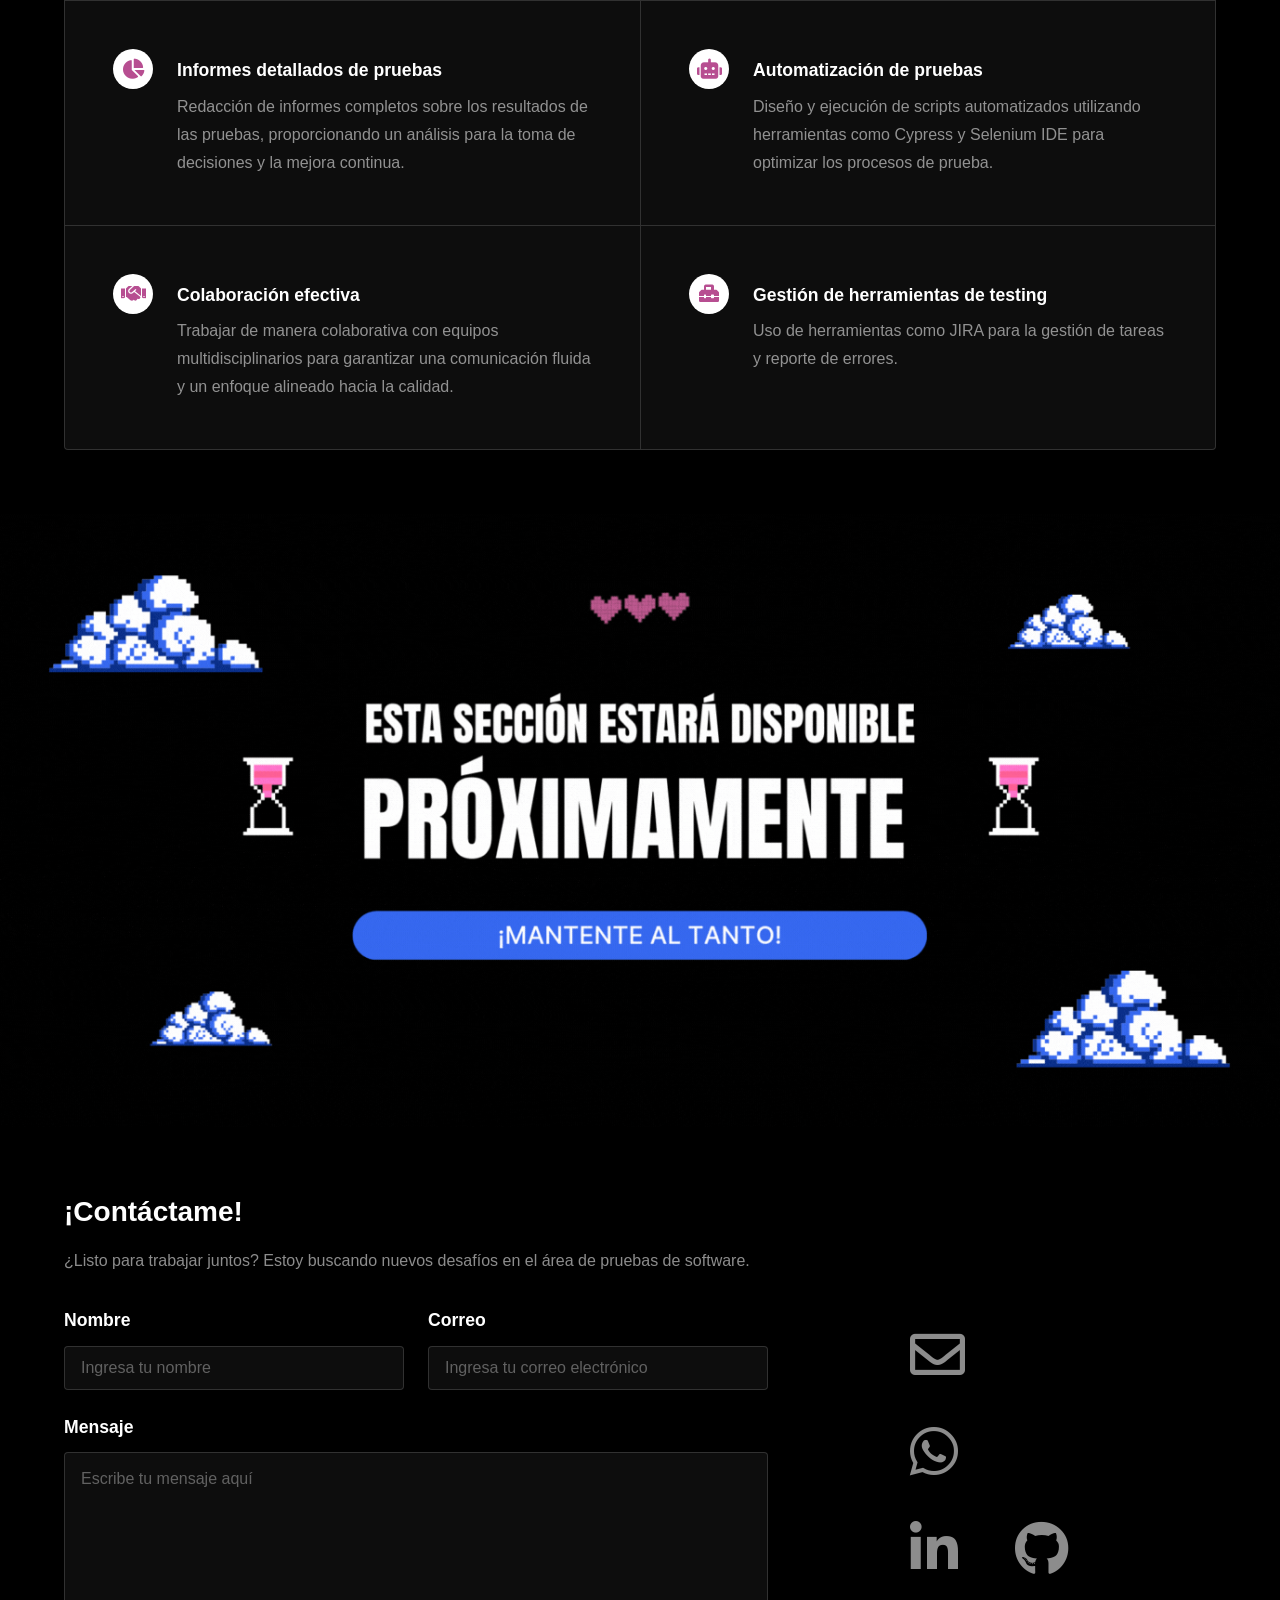
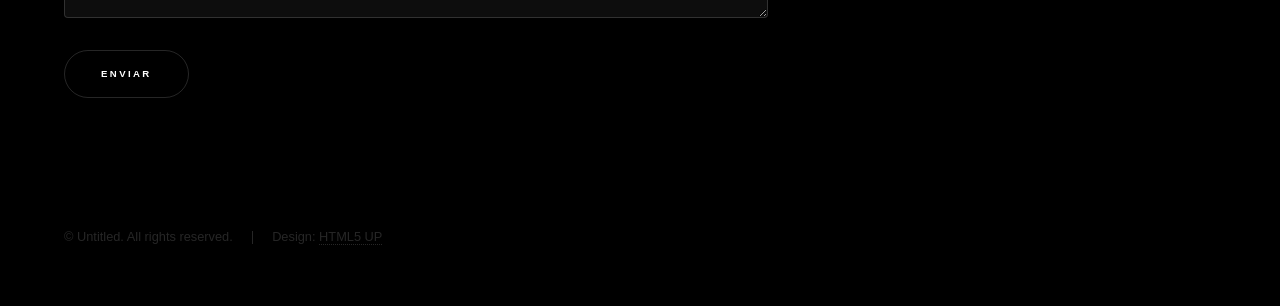
==== commit 9fa8e885: "cambio de portada y detalles" ====
--- a/index.html
+++ b/index.html
@@ -43,7 +43,7 @@
 					</div>
 						<div class="inner">
 							<h1>¡Hola!
-								Bienvenido/a a mi portafolio, donde encontrarás una muestra de mis habilidades y mi enfoque en garantizar la calidad en cada detalle.</h1>
+								Te doy la bienvenida a mi portafolio, donde encontrarás una muestra de mis habilidades y mi enfoque en garantizar la calidad en cada detalle.</h1>
 							<p>Soy Pamela, una <span style="color: #b74e91">QC Tester</span> apasionada por garantizar que cada detalle cuente. 
 								Me encanta colaborar en la creación de productos confiables y funcionales, asegurándome de que la calidad sea siempre una prioridad.</p>
 							<!--<ul class="actions">
@@ -202,12 +202,12 @@
 									</a>
 								</li>
 								<li>
-									<a href="https://www.linkedin.com/in/pamela-p-7030b0299/" class="icon brands fa-linkedin-in" target="_blank" data-tooltip="">
+									<a href="https://www.linkedin.com/in/pamela-p-7030b0299/" class="icon brands fa-linkedin-in" target="_blank" data-tooltip="¿Qué tal conectar en LinkedIn?">
 										<span class="label">LinkedIn</span>
 									</a>
 								</li>
 								<li>
-									<a href="https://github.com/pamep" class="icon brands fa-github" target="_blank" data-tooltip="">
+									<a href="https://github.com/pamep" class="icon brands fa-github" target="_blank" data-tooltip="!También puedes echar un vistazo a mi GitHub">
 										<span class="label">GitHub</span>
 									</a>
 								</li>
--- a/assets/css/main.css
+++ b/assets/css/main.css
@@ -3885,7 +3885,7 @@
 
 	#intro {
 		background-attachment: fixed;
-		background-image: url("images/intro1.jpg");
+		background-image: url("images/Intro.png");
 		background-position: top right;
 		background-repeat: no-repeat;
 		background-size: 100% 100%;
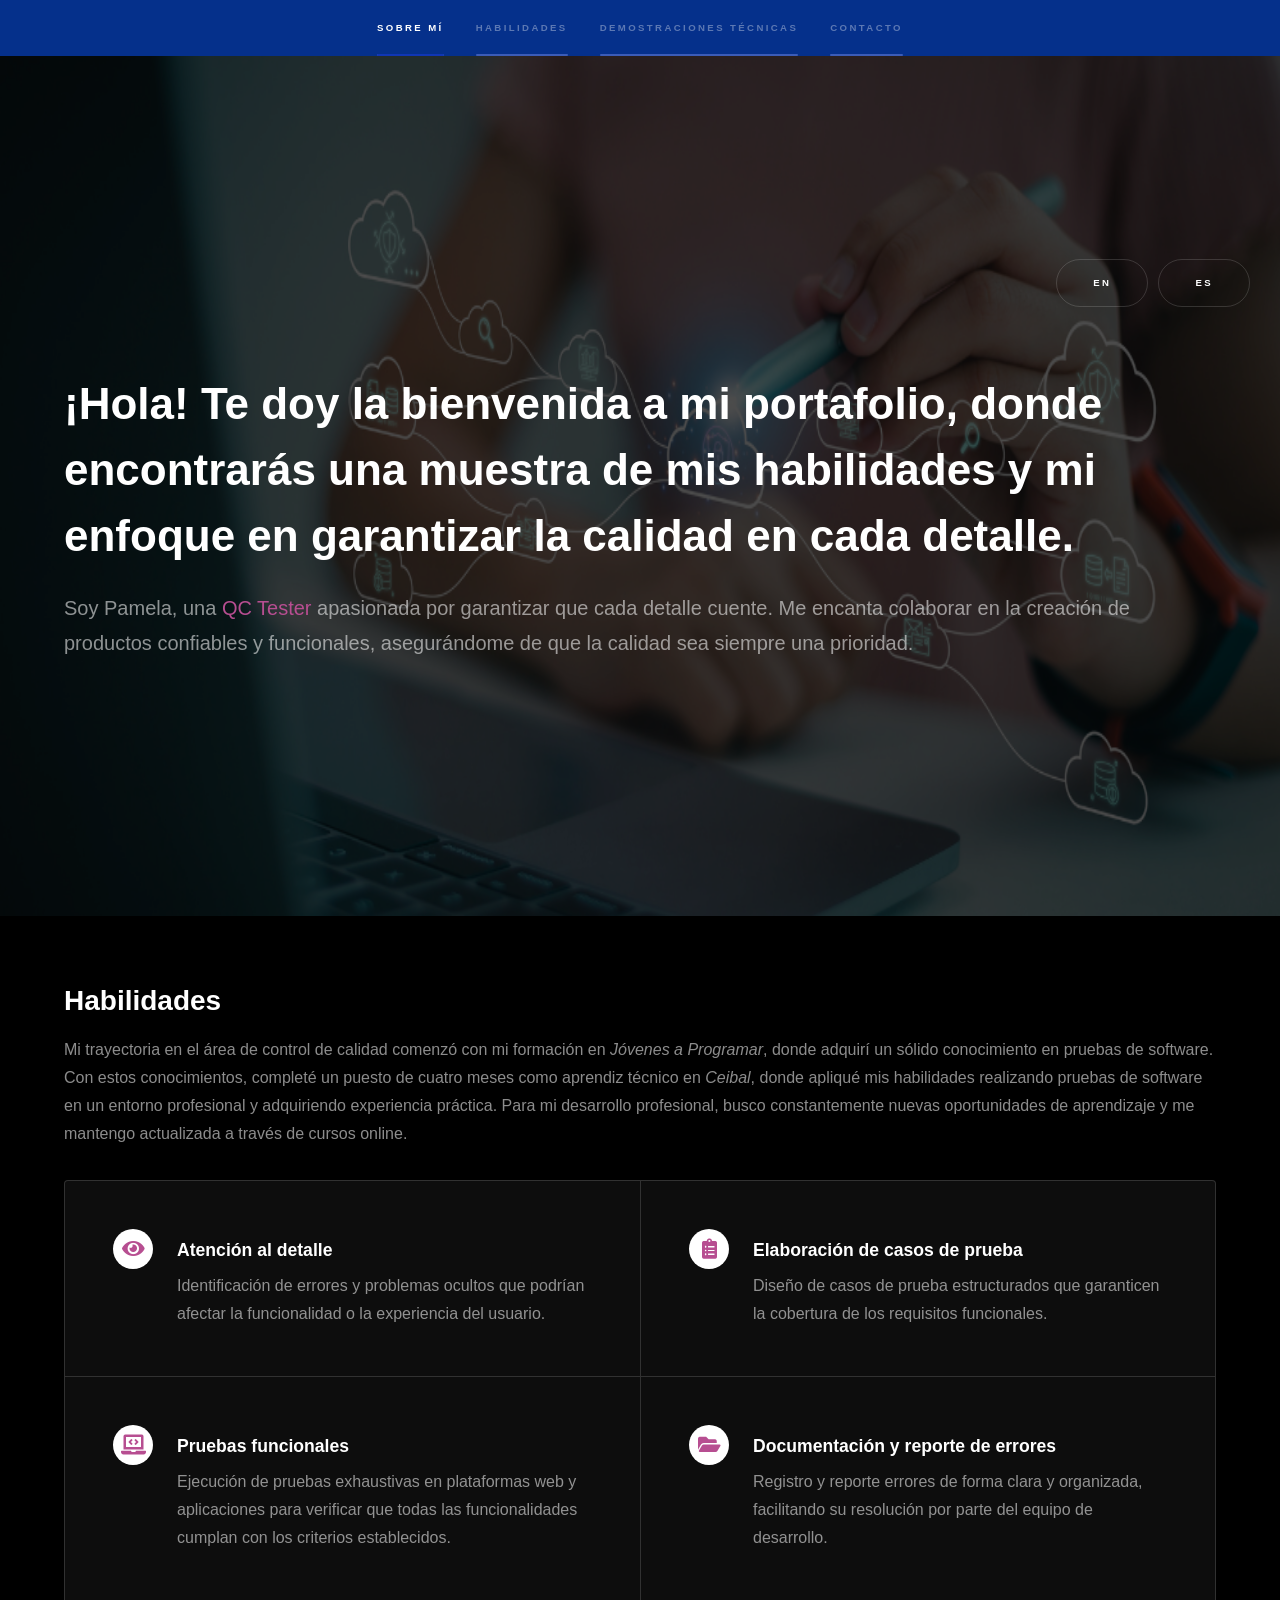
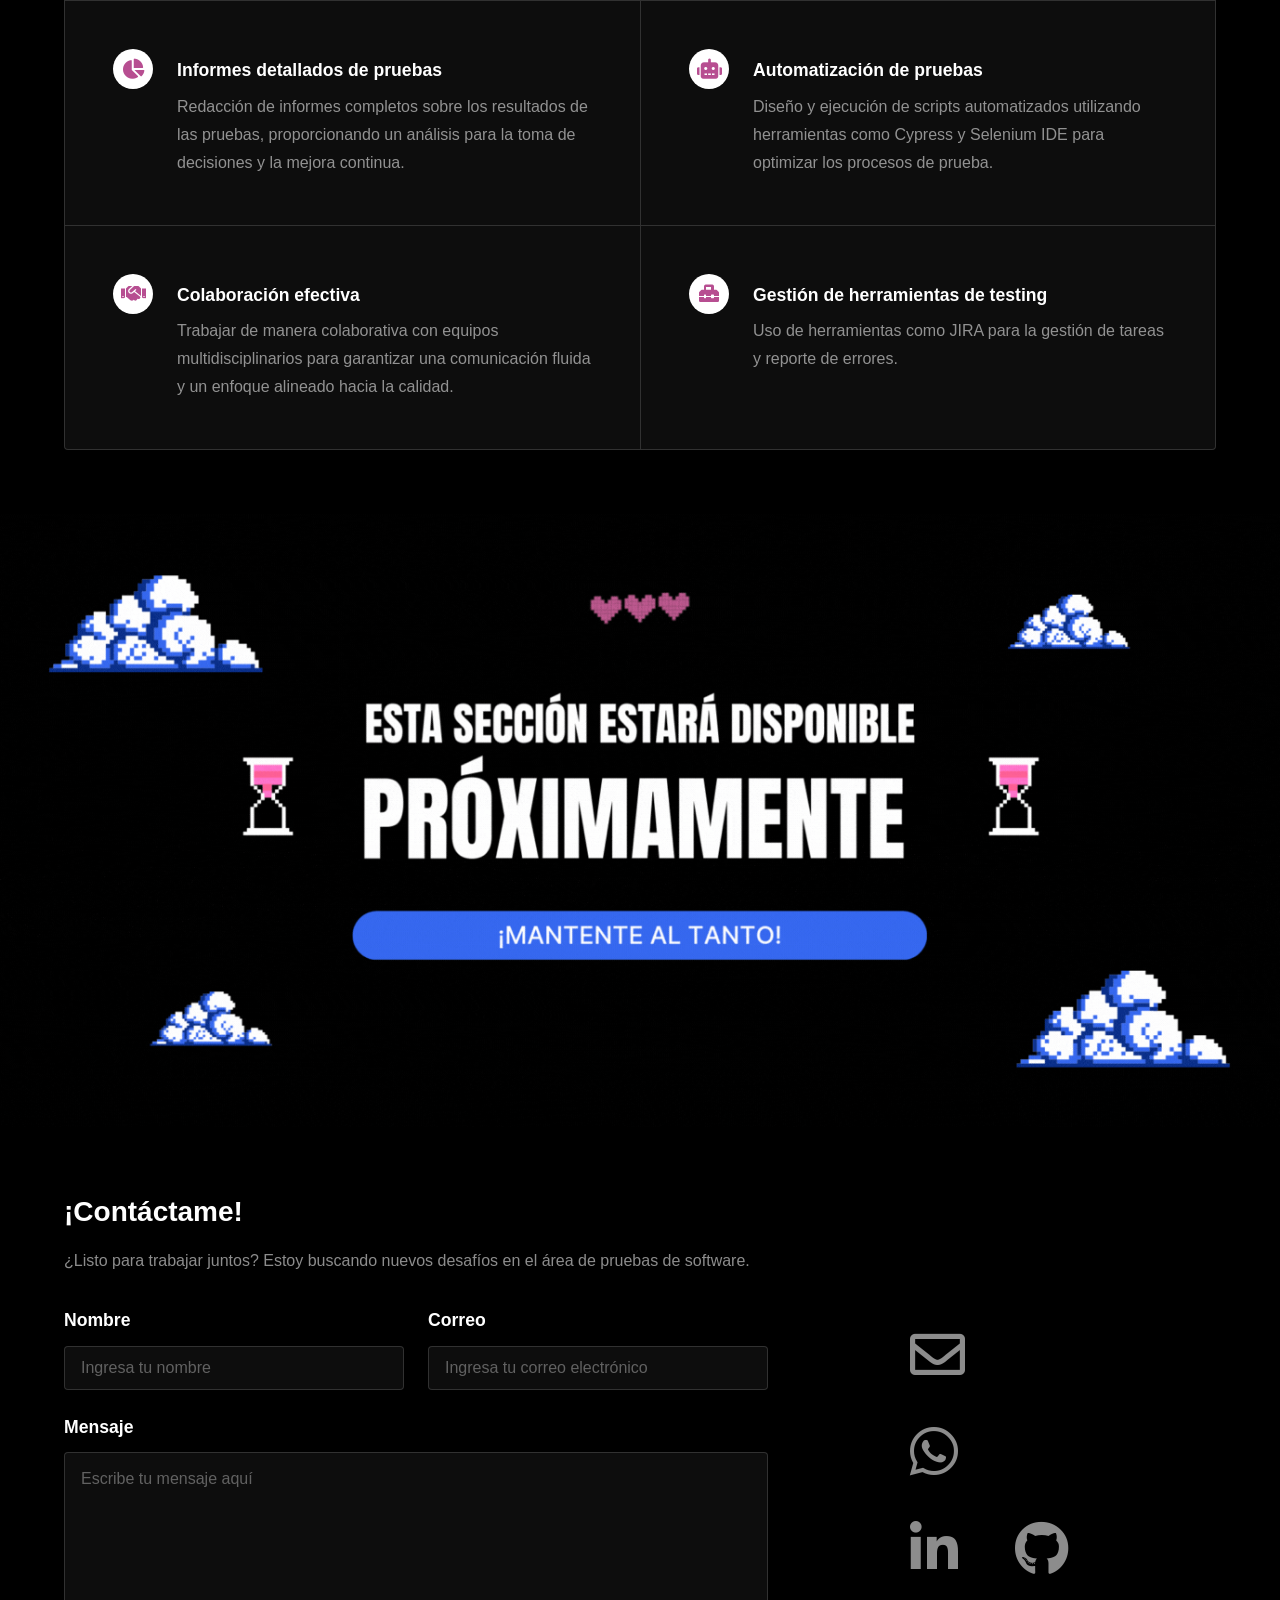
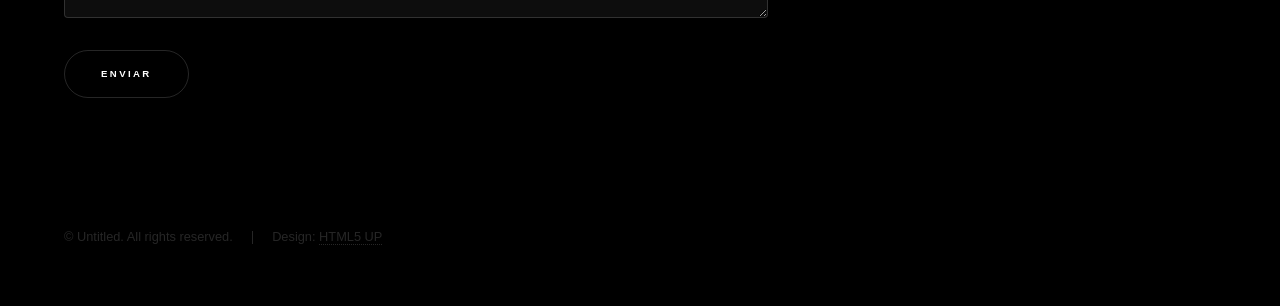
==== commit 47c8b6a7: "corrreción "t" en contacto" ====
--- a/index.html
+++ b/index.html
@@ -23,7 +23,7 @@
 							<li><a href="#intro">Sobre mí</a></li>
 							<li><a href="#one">Habilidades</a></li>
 							<li><a href="#two">Demostraciones técnicas</a></li>
-							<li><a href="#three">Contaco</a></li>
+							<li><a href="#three">Contacto</a></li>
 						</ul>
 					</nav>
 				</div>
@@ -207,7 +207,7 @@
 									</a>
 								</li>
 								<li>
-									<a href="https://github.com/pamep" class="icon brands fa-github" target="_blank" data-tooltip="!También puedes echar un vistazo a mi GitHub">
+									<a href="https://github.com/pamep" class="icon brands fa-github" target="_blank" data-tooltip="¡También puedes echar un vistazo a mi GitHub!">
 										<span class="label">GitHub</span>
 									</a>
 								</li>
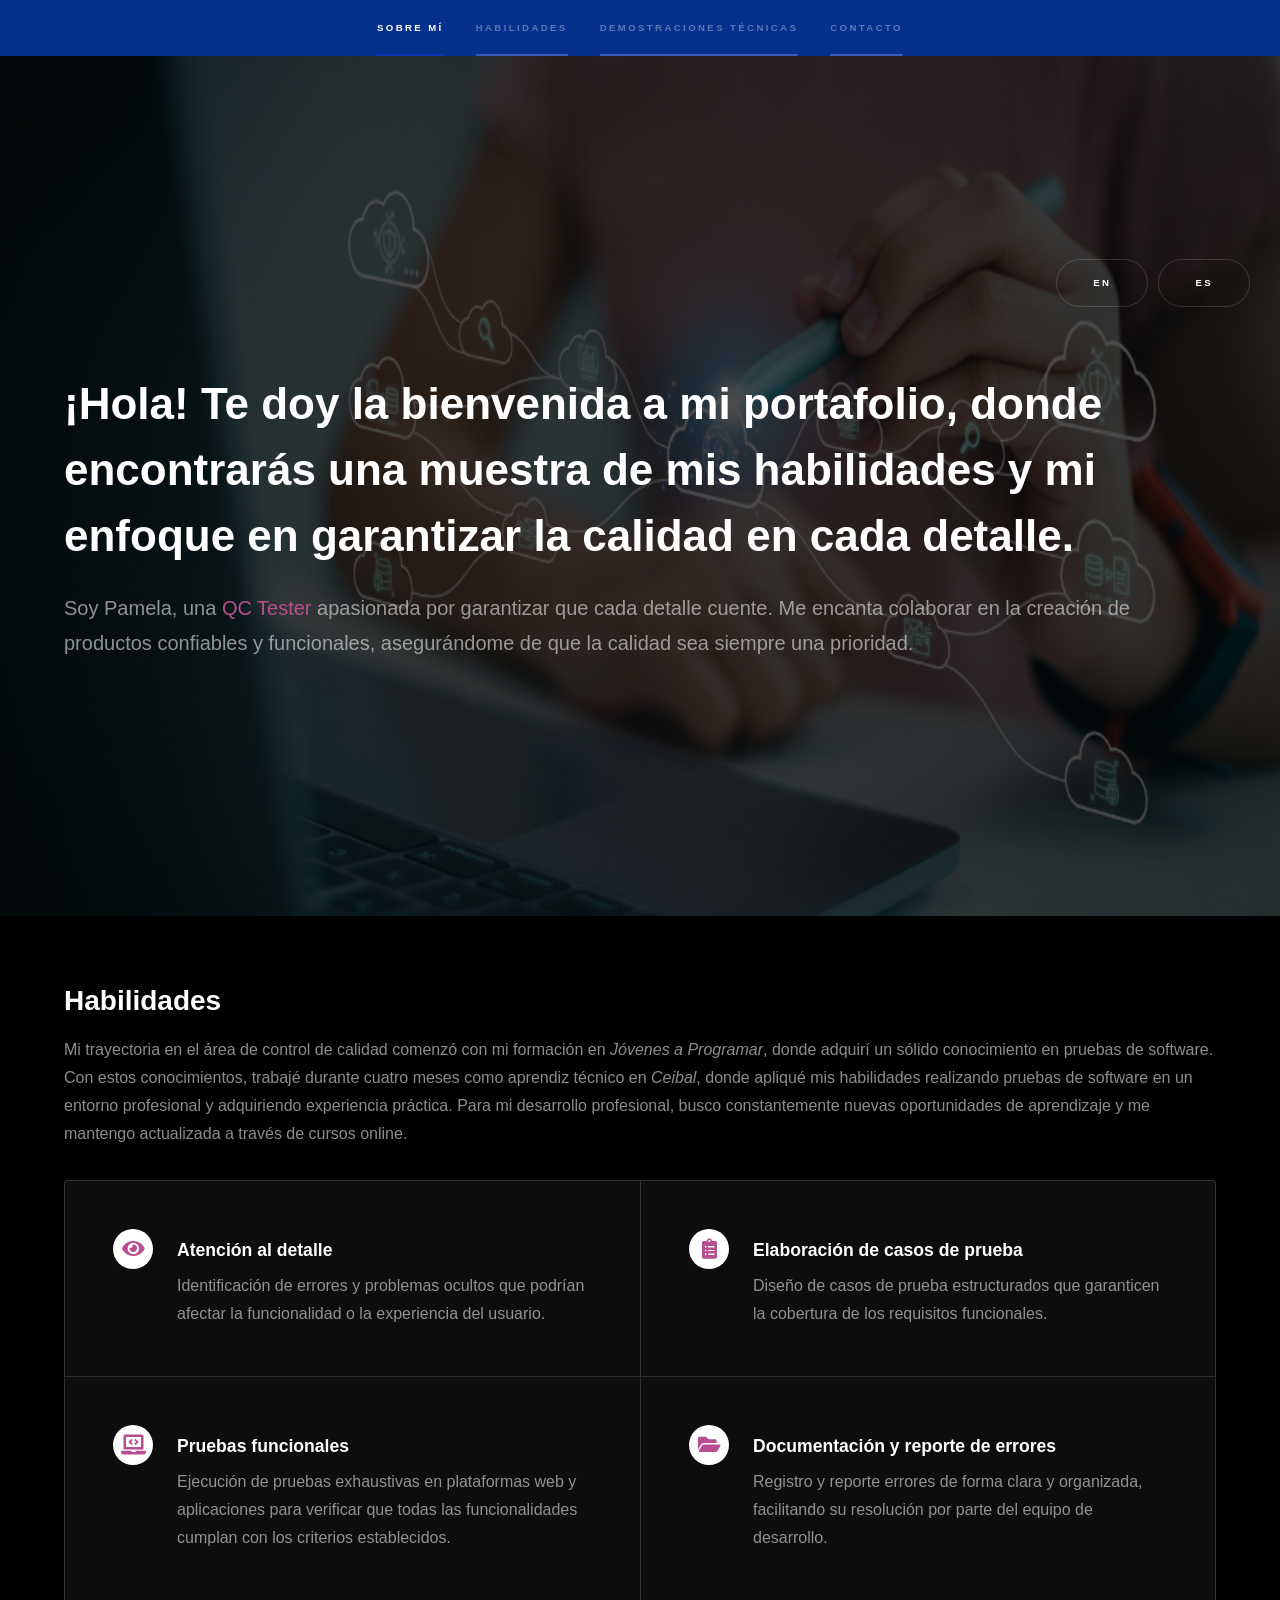
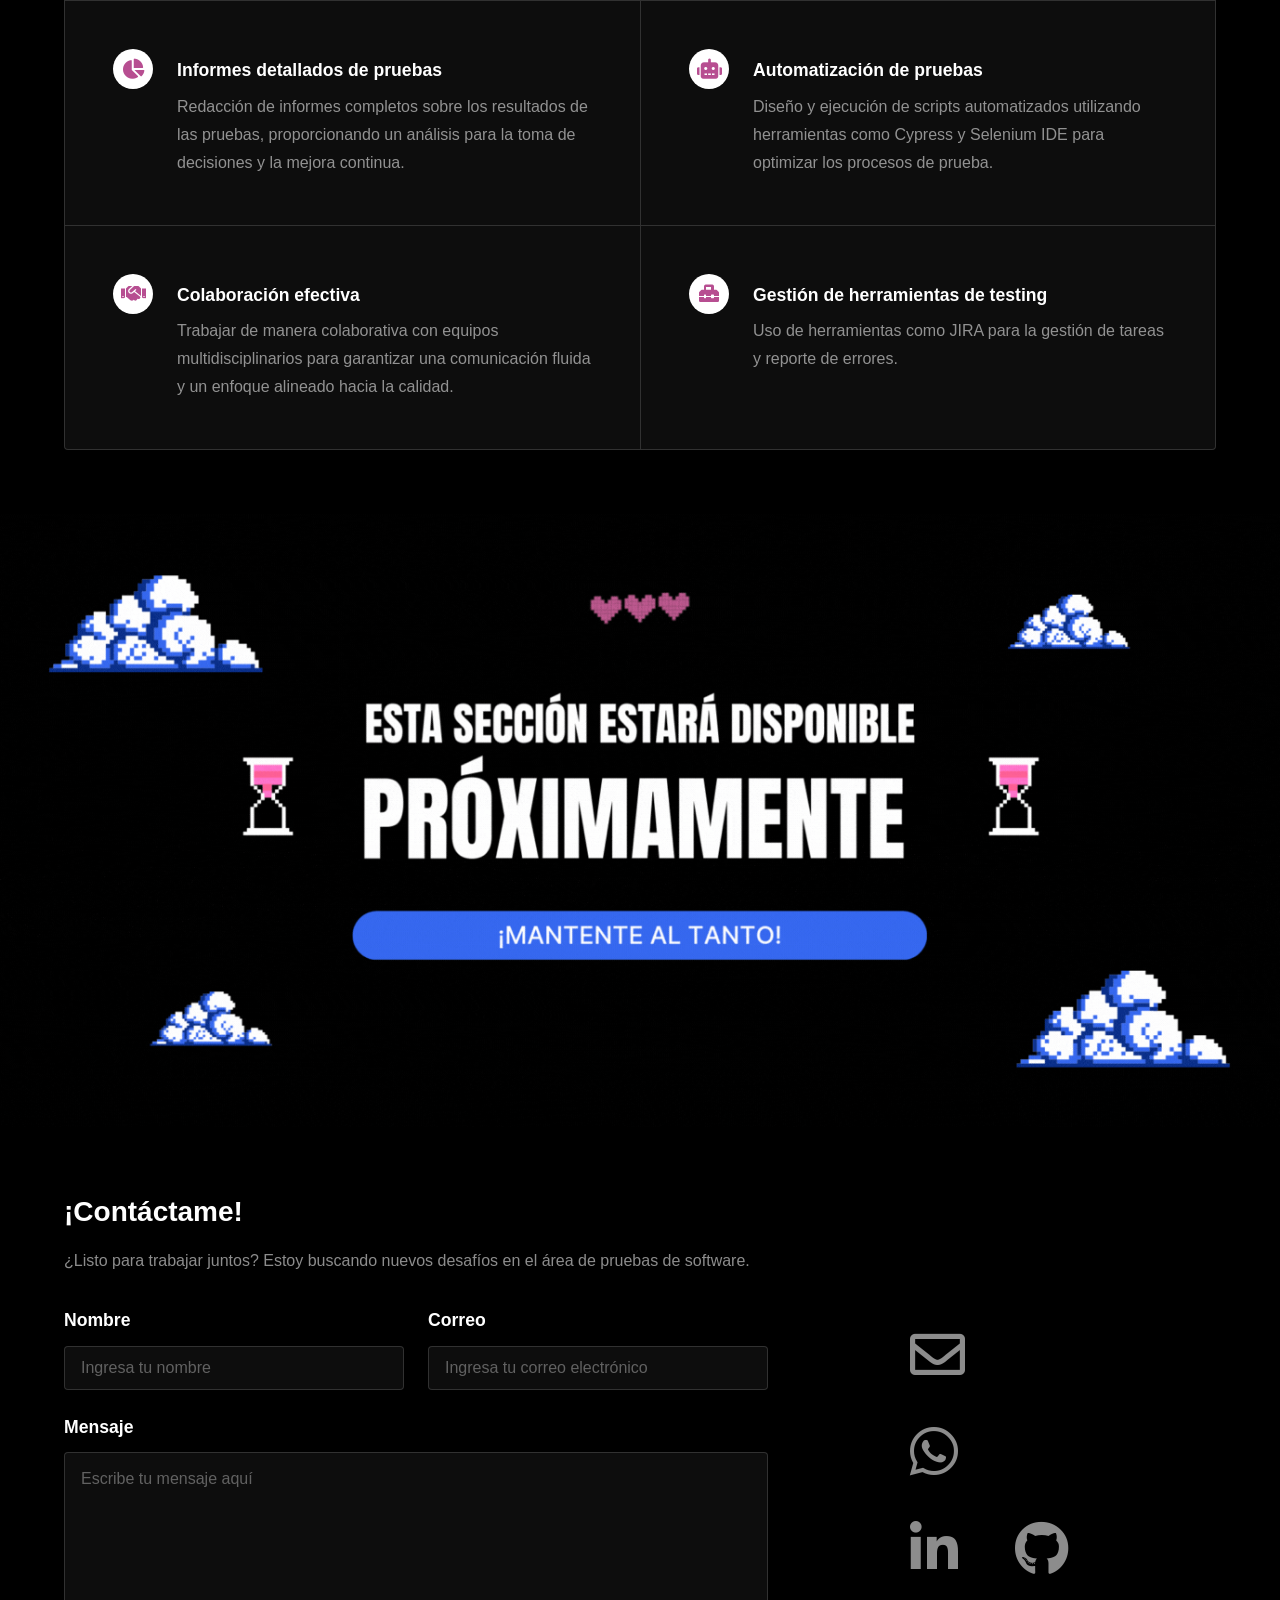
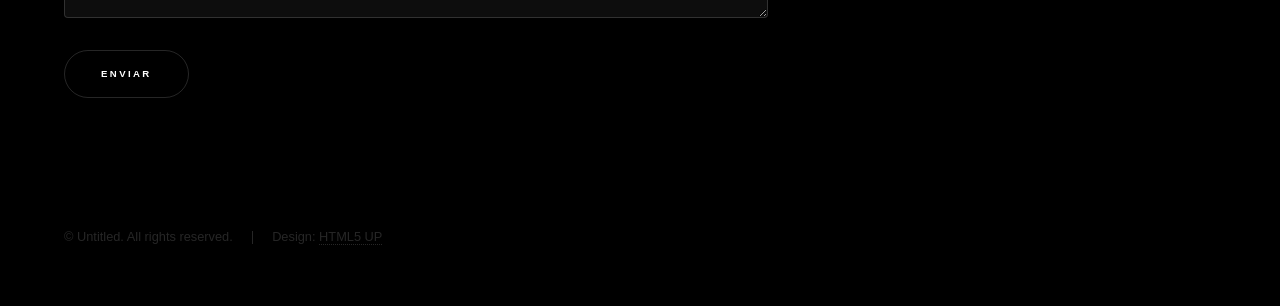
==== commit 0275651d: "texto habilidades, correción" ====
--- a/index.html
+++ b/index.html
@@ -57,7 +57,7 @@
 						<div class="inner">
 							<h2>Habilidades</h2>
 							<p>Mi trayectoria en el área de control de calidad comenzó con mi formación en <em>Jóvenes a Programar</em>, donde adquirí un sólido conocimiento en pruebas de software. 
-								Con estos conocimientos, completé un puesto de cuatro meses como aprendiz técnico en <em>Ceibal</em>, donde apliqué mis habilidades realizando pruebas de software en un entorno 
+								Con estos conocimientos, trabajé durante cuatro meses como aprendiz técnico en <em>Ceibal</em>, donde apliqué mis habilidades realizando pruebas de software en un entorno 
 								profesional y adquiriendo experiencia práctica. Para mi desarrollo profesional, busco constantemente nuevas oportunidades de aprendizaje y me mantengo actualizada
 								 a través de cursos online.</p>
 							<div class="features">
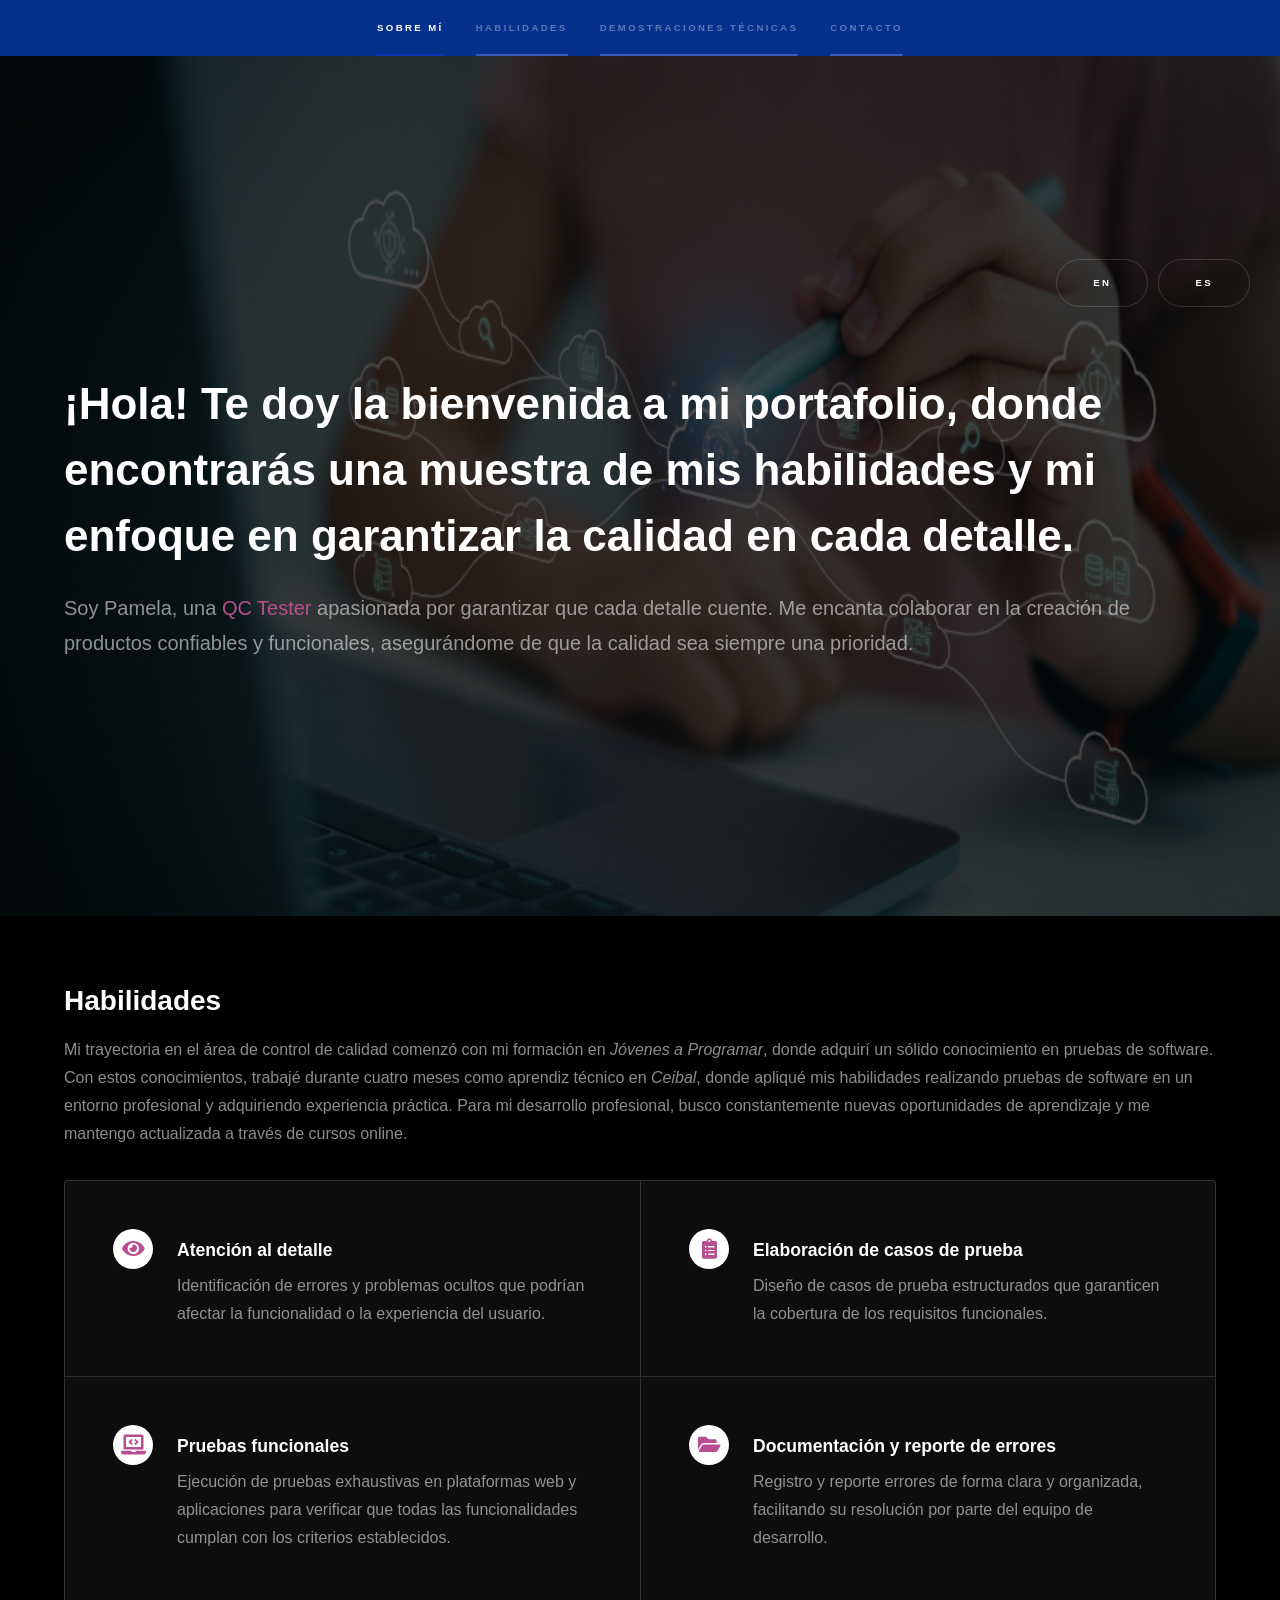
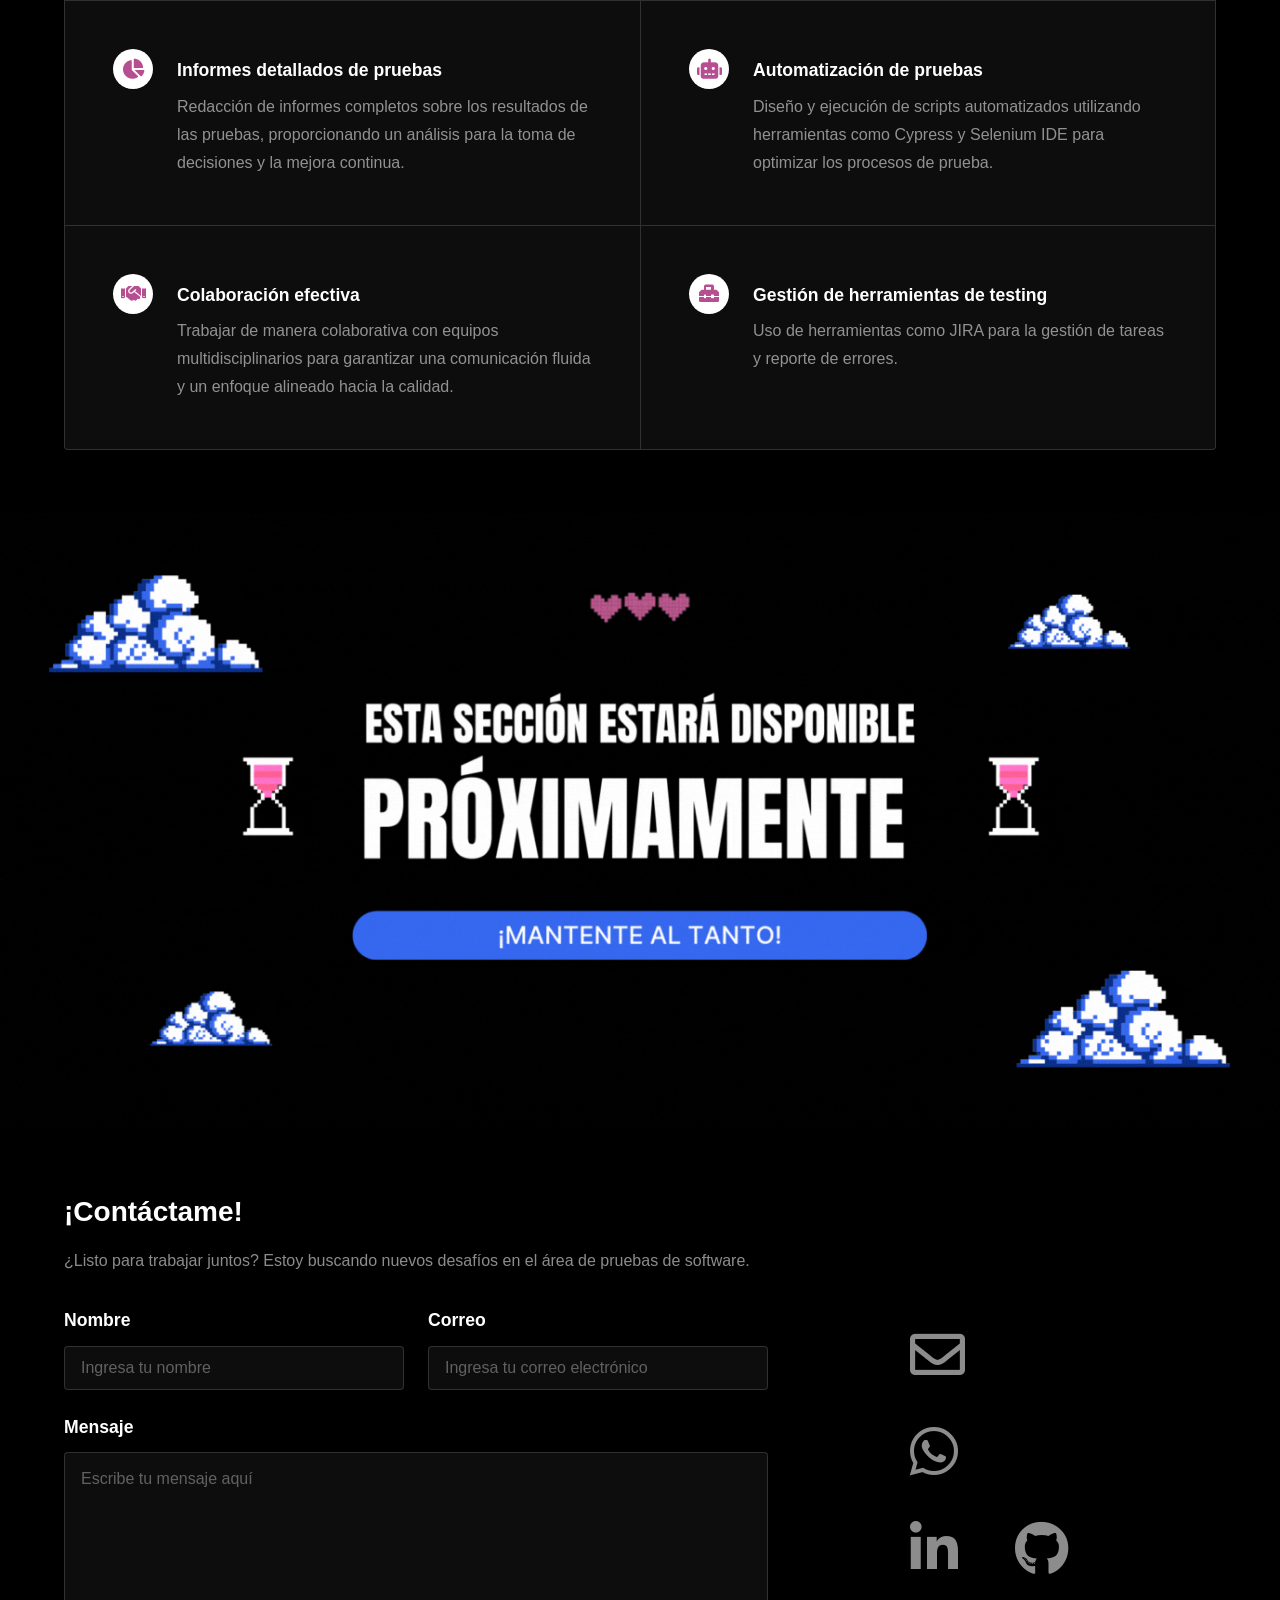
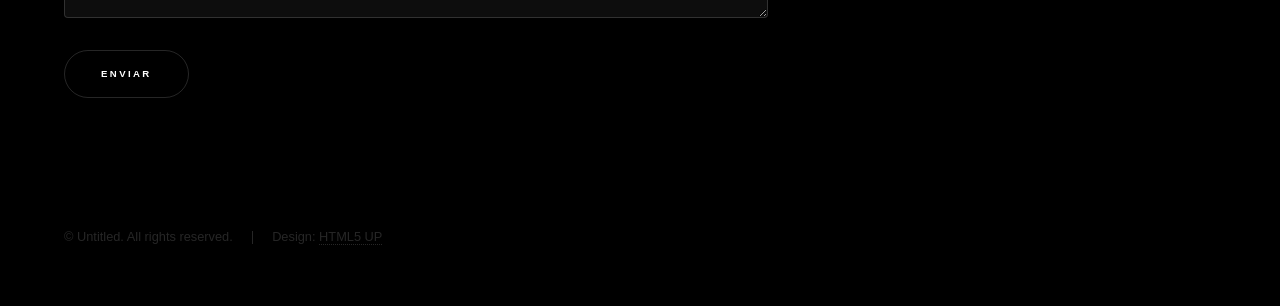
==== commit 1ff2c325: "datatooltip EN" ====
--- a/index.html
+++ b/index.html
@@ -192,12 +192,12 @@
 							</section>
 							<ul class="icons">  
 								<li>
-									<a href="mailto:pamelaportillocabrera@gmail.com" class="icon fa-envelope" target="_blank" data-tooltip="¡Puedes escribrirme a mi correo!">
+									<a href="mailto:pamelaportillocabrera@gmail.com" class="icon fa-envelope" target="_blank" data-tooltip="Escríbeme a mi correo!">
 										<span class="label">Gmail</span>
 									</a>
 								</li>
 								<li>
-									<a href="https://wa.me/59895789395" class="icon brands fa-whatsapp" target="_blank" data-tooltip="¡O enviarme un mensaje!">
+									<a href="https://wa.me/59895789395" class="icon brands fa-whatsapp" target="_blank" data-tooltip="¡Envíame un mensaje!">
 										<span class="label">WhatsApp</span>
 									</a>
 								</li>
@@ -207,7 +207,7 @@
 									</a>
 								</li>
 								<li>
-									<a href="https://github.com/pamep" class="icon brands fa-github" target="_blank" data-tooltip="¡También puedes echar un vistazo a mi GitHub!">
+									<a href="https://github.com/pamep" class="icon brands fa-github" target="_blank" data-tooltip="¡Puedes echar un vistazo a mi GitHub!">
 										<span class="label">GitHub</span>
 									</a>
 								</li>
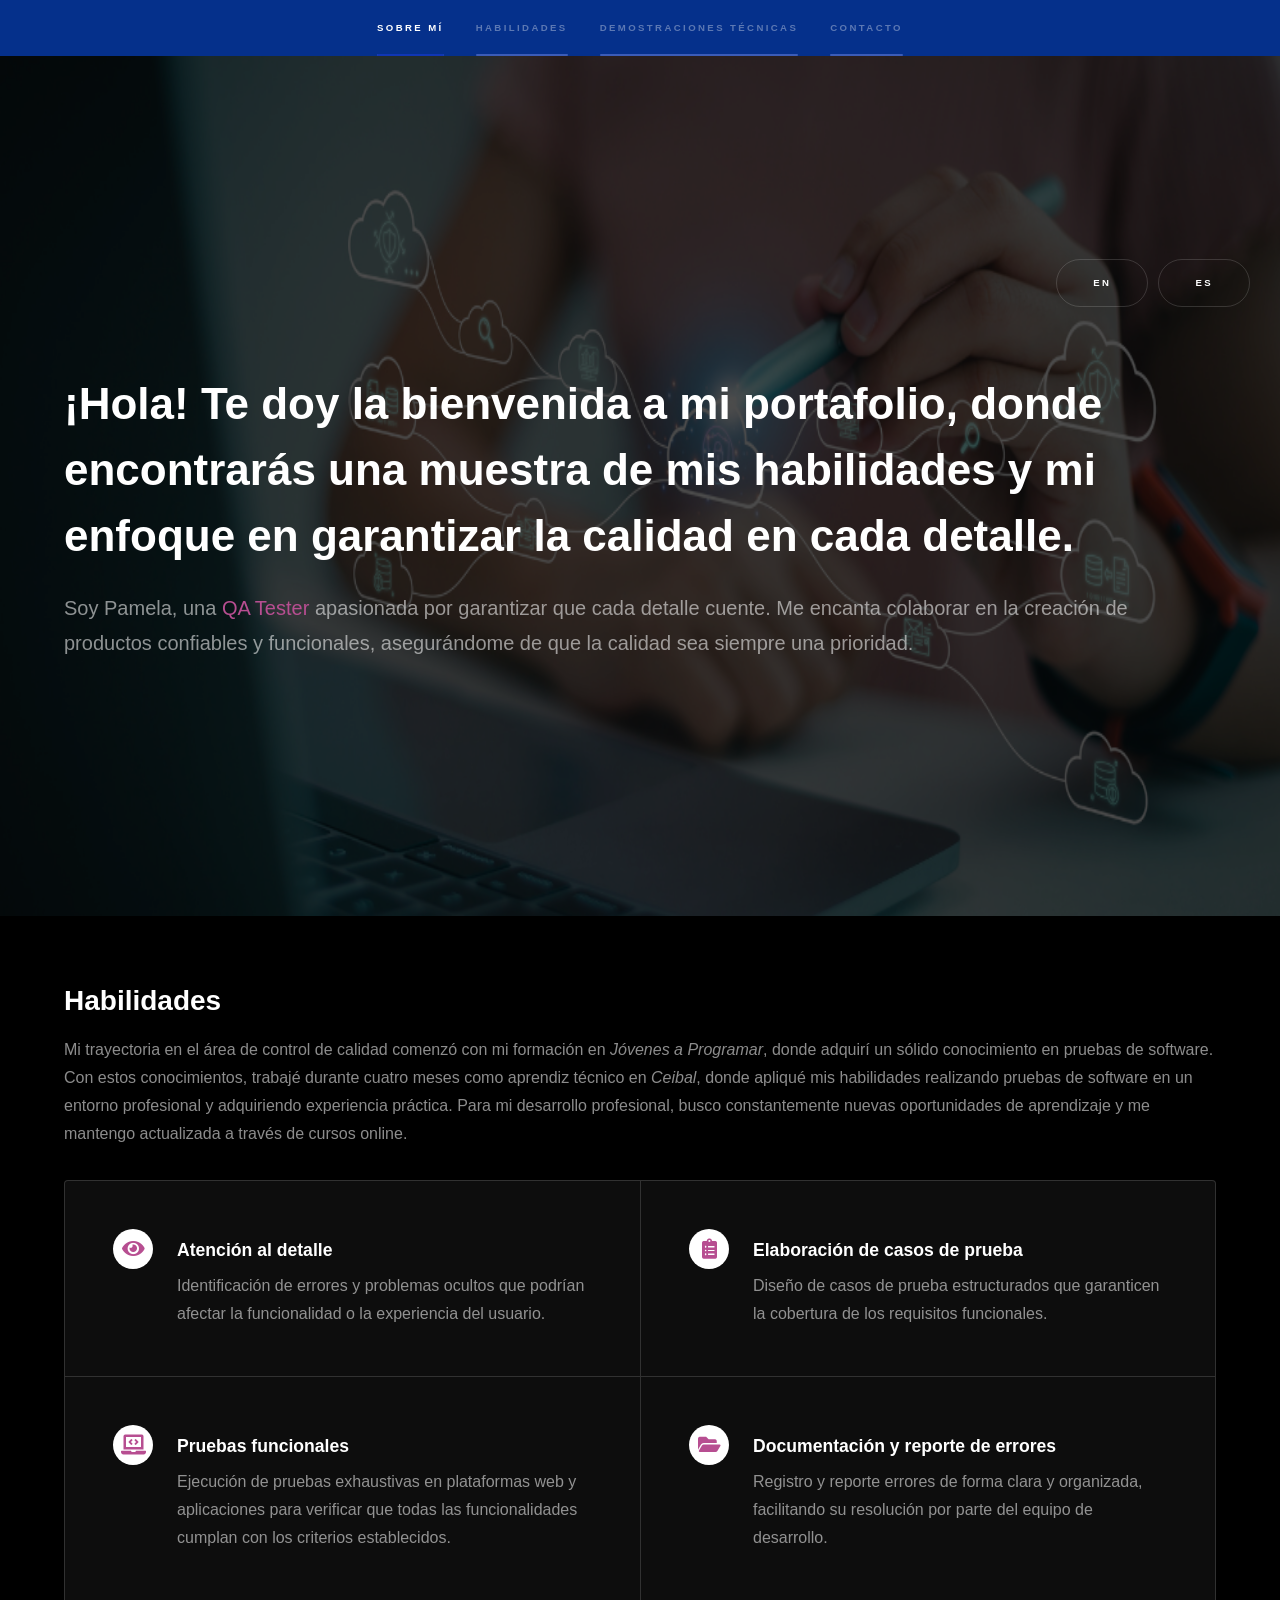
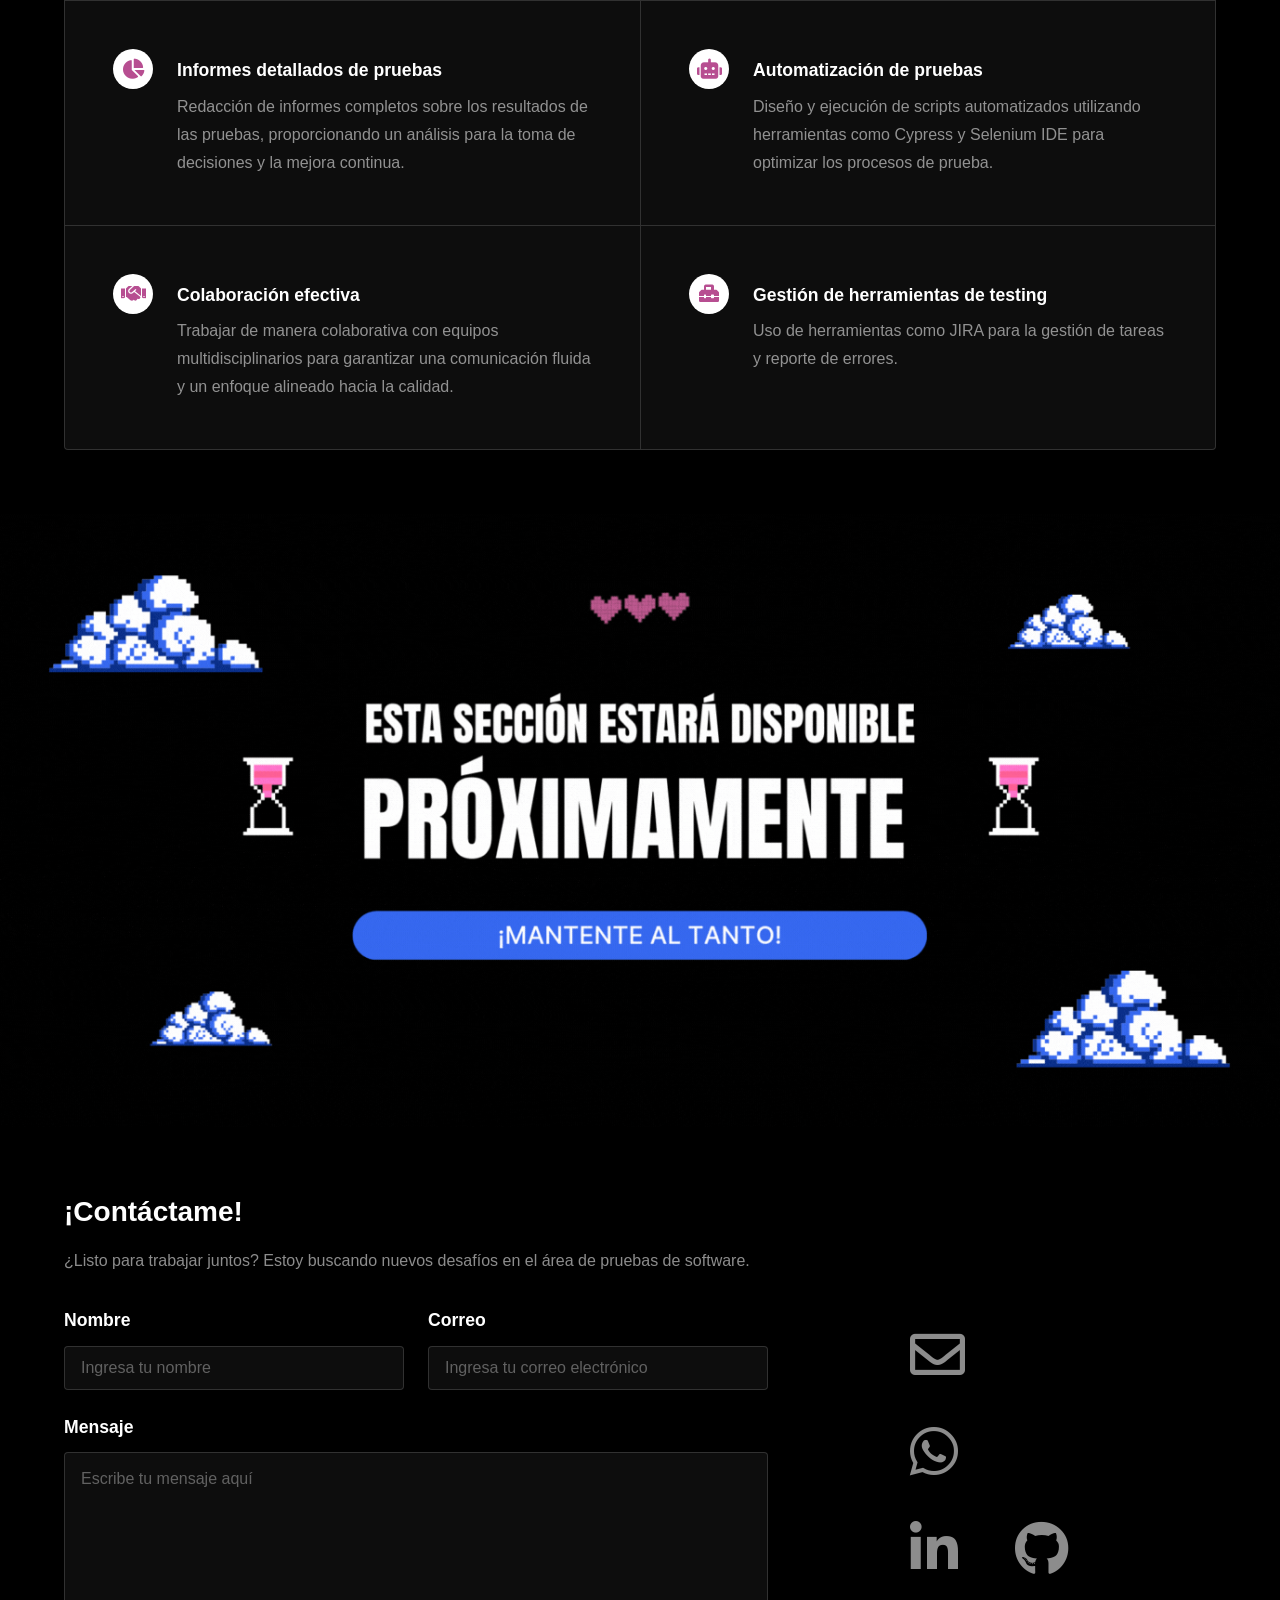
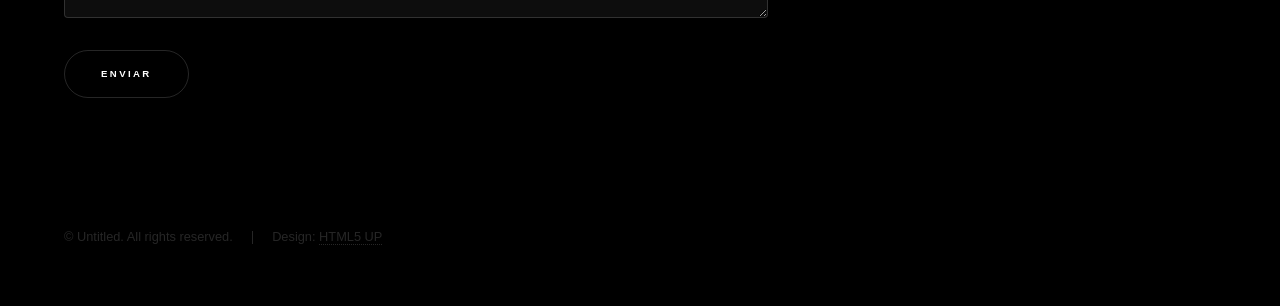
==== commit 21d0b1fc: "qc -> qa" ====
--- a/index.html
+++ b/index.html
@@ -44,7 +44,7 @@
 						<div class="inner">
 							<h1>¡Hola!
 								Te doy la bienvenida a mi portafolio, donde encontrarás una muestra de mis habilidades y mi enfoque en garantizar la calidad en cada detalle.</h1>
-							<p>Soy Pamela, una <span style="color: #b74e91">QC Tester</span> apasionada por garantizar que cada detalle cuente. 
+							<p>Soy Pamela, una <span style="color: #b74e91">QA Tester</span> apasionada por garantizar que cada detalle cuente. 
 								Me encanta colaborar en la creación de productos confiables y funcionales, asegurándome de que la calidad sea siempre una prioridad.</p>
 							<!--<ul class="actions">
 								<li><a href="#one" class="button scrolly">botón</a></li>
@@ -192,7 +192,7 @@
 							</section>
 							<ul class="icons">  
 								<li>
-									<a href="mailto:pamelaportillocabrera@gmail.com" class="icon fa-envelope" target="_blank" data-tooltip="Escríbeme a mi correo!">
+									<a href="mailto:pamelaportillocabrera@gmail.com" class="icon fa-envelope" target="_blank" data-tooltip="¡Escríbeme a mi correo!">
 										<span class="label">Gmail</span>
 									</a>
 								</li>
